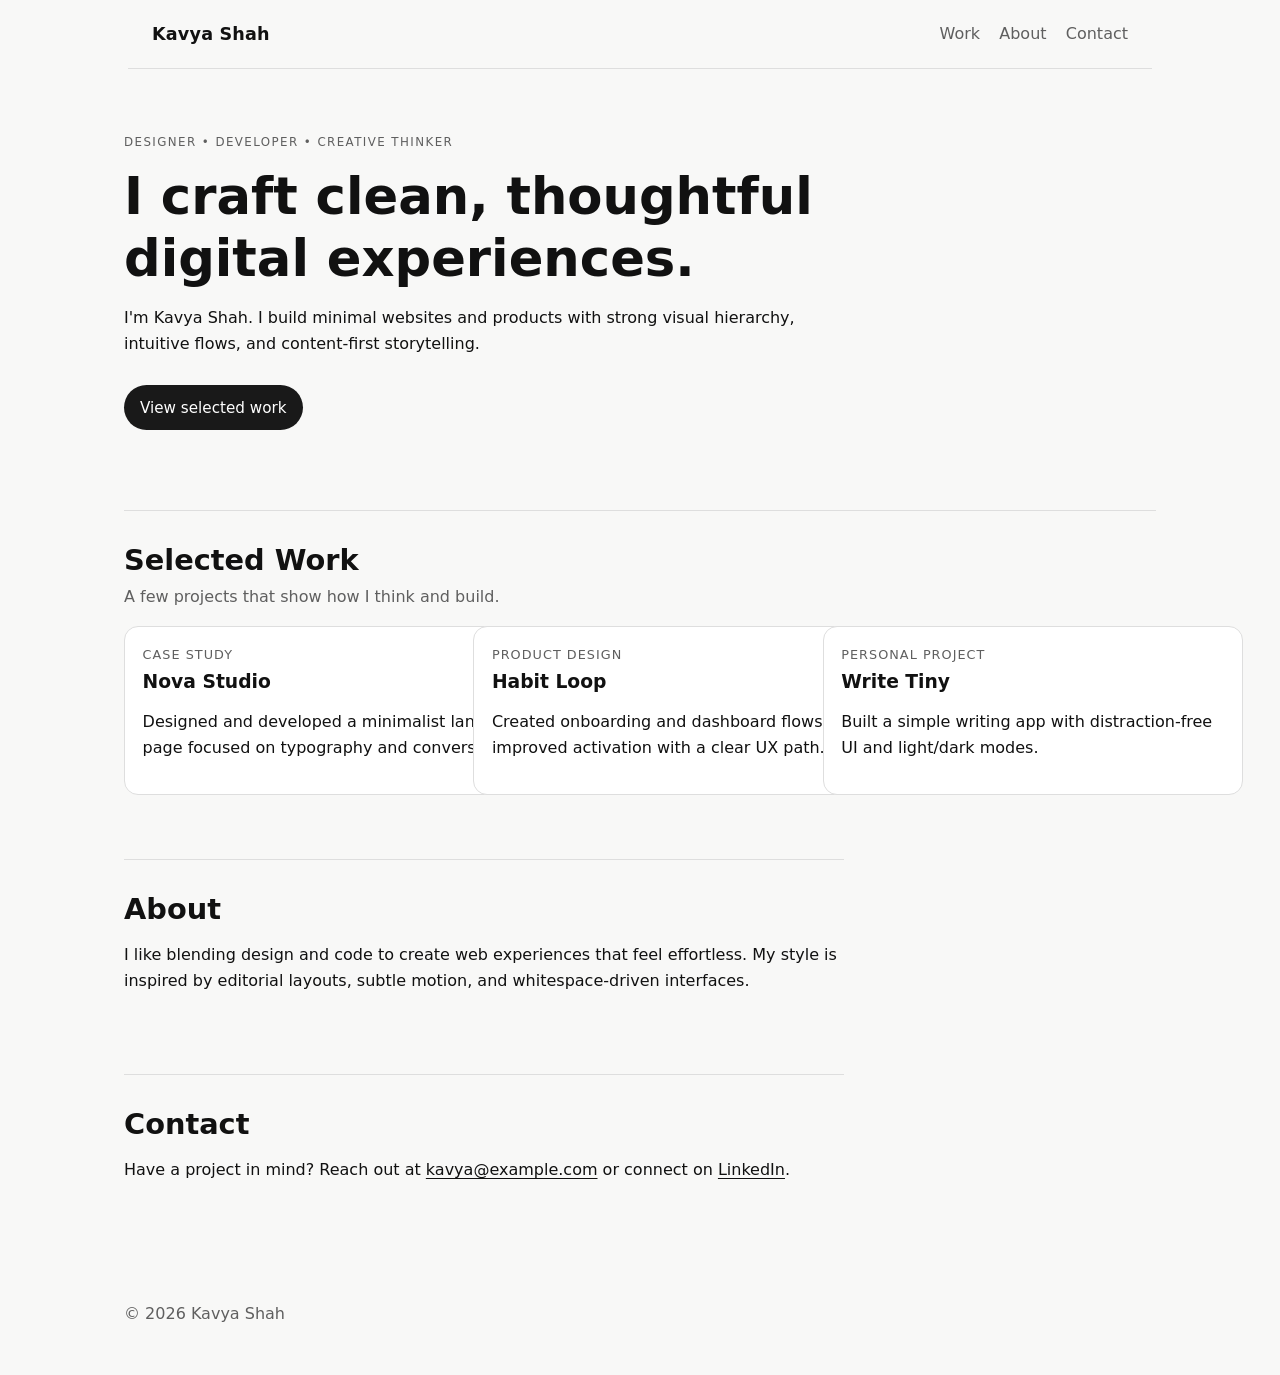
==== index.html @ c4b50fd8 "Merge branch 'main' into codex/create-sleek-minimalistic-portfolio-website" ====
<!doctype html>
<html lang="en">
  <head>
    <meta charset="UTF-8" />
    <meta name="viewport" content="width=device-width, initial-scale=1.0" />
    <title>Kavya Shah — Portfolio</title>
    <meta
      name="description"
      content="Portfolio website for Kavya Shah featuring selected projects, writing, and contact details."
    />
    <link rel="stylesheet" href="styles.css" />
  </head>
  <body>
    <header class="site-header">
      <a class="brand" href="#top">Kavya Shah</a>
      <nav aria-label="Main navigation">
        <ul class="nav-list">
          <li><a href="#work">Work</a></li>
          <li><a href="#about">About</a></li>
          <li><a href="#contact">Contact</a></li>
        </ul>
      </nav>
    </header>

    <main id="top">
      <section class="hero">
        <p class="eyebrow">Designer • Developer • Creative Thinker</p>
        <h1>I craft clean, thoughtful digital experiences.</h1>
        <p>
          I'm Kavya Shah. I build minimal websites and products with strong visual hierarchy,
          intuitive flows, and content-first storytelling.
        </p>
        <a class="button" href="#work">View selected work</a>
      </section>

      <section id="work" class="section">
        <div class="section-head">
          <h2>Selected Work</h2>
          <p>A few projects that show how I think and build.</p>
        </div>

        <div class="project-grid">
          <article class="project-card">
            <p class="project-type">Case Study</p>
            <h3>Nova Studio</h3>
            <p>
              Designed and developed a minimalist landing page focused on typography and conversion.
            </p>
          </article>

          <article class="project-card">
            <p class="project-type">Product Design</p>
            <h3>Habit Loop</h3>
            <p>
              Created onboarding and dashboard flows that improved activation with a clear UX path.
            </p>
          </article>

          <article class="project-card">
            <p class="project-type">Personal Project</p>
            <h3>Write Tiny</h3>
            <p>
              Built a simple writing app with distraction-free UI and light/dark modes.
            </p>
          </article>
        </div>
      </section>

      <section id="about" class="section about">
        <div class="section-head">
          <h2>About</h2>
        </div>
        <p>
          I like blending design and code to create web experiences that feel effortless. My style
          is inspired by editorial layouts, subtle motion, and whitespace-driven interfaces.
        </p>
      </section>

      <section id="contact" class="section contact">
        <div class="section-head">
          <h2>Contact</h2>
        </div>
        <p>
          Have a project in mind? Reach out at
          <a href="mailto:kavya@example.com">kavya@example.com</a>
          or connect on
          <a href="#" aria-label="LinkedIn profile">LinkedIn</a>.
        </p>
      </section>
    </main>

    <footer class="site-footer">
      <p>© <span id="year"></span> Kavya Shah</p>
    </footer>

    <script src="script.js"></script>
  </body>
</html>
---- styles.css ----
:root {
  --bg: #f6f6f4;
  --text: #141414;
  --muted: #5f5f5f;
  --line: #dededb;
  --card: #ffffff;
  --accent: #171717;
  --bg: #f8f8f7;
  --text: #111111;
  --muted: #5f5f5f;
  --line: #dedede;
  --card: #ffffff;
  --accent: #191919;
}

* {
  box-sizing: border-box;
}

html,
body {
  margin: 0;
  padding: 0;
}

body {
  background: var(--bg);
  color: var(--text);
  font-family: Inter, ui-sans-serif, system-ui, -apple-system, Segoe UI, Roboto, Helvetica, Arial,
    sans-serif;
  line-height: 1.6;
}

a {
  color: inherit;
  text-underline-offset: 0.2em;
}

.site-header,
main,
.site-footer {
  max-width: 1080px;
  margin: 0 auto;
  padding-left: 1.5rem;
  padding-right: 1.5rem;
}

.site-header {
  display: flex;
  justify-content: space-between;
  align-items: center;
  padding-top: 1.3rem;
  padding-bottom: 1.2rem;
  text-decoration-thickness: 0.08em;
  text-underline-offset: 0.2em;
}

.site-header {
  max-width: 1024px;
  margin: 0 auto;
  padding: 1.25rem 1.5rem;
  display: flex;
  justify-content: space-between;
  align-items: center;
  border-bottom: 1px solid var(--line);
}

.brand {
  font-size: 1.1rem;
  font-weight: 650;
  text-decoration: none;
  font-weight: 650;
  text-decoration: none;
  letter-spacing: 0.01em;
}

.nav-list {
  list-style: none;
  display: flex;
  gap: 1rem;
  gap: 1.2rem;
  margin: 0;
  padding: 0;
}

.nav-list a {
  color: var(--muted);
  text-decoration: none;
}

.nav-list a.active,
  text-decoration: none;
  color: var(--muted);
}

.nav-list a:hover,
.nav-list a:focus-visible {
  color: var(--text);
}

main {
  padding-top: 2rem;
  padding-bottom: 3rem;
}

.hero-layout {
  display: grid;
  grid-template-columns: 1.3fr 1fr;
  gap: 2rem;
  align-items: start;
  max-width: 1024px;
  margin: 0 auto;
  padding: 2.5rem 1.5rem 3rem;
}

.hero {
  max-width: 700px;
  padding: 2rem 0 3rem;
}

.eyebrow {
  text-transform: uppercase;
  letter-spacing: 0.11em;
  font-size: 0.74rem;
  color: var(--muted);
  margin: 0 0 1rem;
  letter-spacing: 0.12em;
  font-size: 0.74rem;
  color: var(--muted);
  margin-bottom: 0.9rem;
}

h1,
h2,
h3 {
  margin-top: 0;
  line-height: 1.2;
}

h1 {
  font-size: clamp(2rem, 5vw, 3.4rem);
  line-height: 1.2;
  margin-top: 0;
}

h1 {
  font-size: clamp(2rem, 4vw, 3.25rem);
  margin-bottom: 1rem;
}

h2 {
  font-size: clamp(1.25rem, 2.4vw, 1.8rem);
  margin-bottom: 0.4rem;
}

.section {
  border-top: 1px solid var(--line);
  padding-top: 2rem;
  margin-top: 2rem;
}

.button,
.ghost-button {
  display: inline-block;
  border-radius: 999px;
  padding: 0.65rem 1.05rem;
  text-decoration: none;
  font-size: 0.95rem;
}

.button {
  background: var(--accent);
  color: #fff;
}

.ghost-button {
  border: 1px solid var(--line);
}

.cta-row {
  display: flex;
  gap: 0.75rem;
  flex-wrap: wrap;
  margin-top: 1.25rem;
}

.profile-card {
  background: var(--card);
  border: 1px solid var(--line);
  border-radius: 18px;
  padding: 1rem;
}

.profile-card img {
  width: 100%;
  height: auto;
  border-radius: 12px;
  border: 1px solid var(--line);
}

.profile-note {
  color: var(--muted);
  font-size: 0.9rem;
  margin-bottom: 0;
}

.section-head p,
.meta,
.tech,
.page-head p {
  color: var(--muted);
}

.stats-grid {
  display: grid;
  grid-template-columns: repeat(auto-fit, minmax(200px, 1fr));
  gap: 1rem;
}

.stats-grid article,
.project-card {
  background: var(--card);
  border: 1px solid var(--line);
  border-radius: 14px;
  padding: 1rem;
}

.page-head {
  max-width: 780px;
}

.project-list {
  display: grid;
  gap: 1rem;
}

.project-card h2 {
  font-size: 1.3rem;
}

.project-card ul,
.timeline ul {
  margin-bottom: 0;
}

.timeline {
  display: grid;
  gap: 1.1rem;
}

.timeline article {
  border-left: 2px solid var(--line);
  padding-left: 1rem;
}

.contact-block {
  font-size: clamp(1.4rem, 2vw, 1.9rem);
  margin-bottom: 0.25rem;
}

.section {
  padding: 2rem 0;
  border-top: 1px solid var(--line);
}

.section-head p {
  margin-top: 0;
  color: var(--muted);
}

.button {
  margin-top: 0.8rem;
  display: inline-block;
  background: var(--accent);
  color: #fff;
  text-decoration: none;
  padding: 0.65rem 1rem;
  border-radius: 999px;
  font-size: 0.95rem;
}

.project-grid {
  display: grid;
  grid-template-columns: repeat(auto-fit, minmax(220px, 1fr));
  gap: 1rem;
  margin-top: 1rem;
}

.project-card {
  border: 1px solid var(--line);
  background: var(--card);
  border-radius: 14px;
  padding: 1.1rem;
}

.project-type {
  margin-top: 0;
  margin-bottom: 0.35rem;
  font-size: 0.8rem;
  letter-spacing: 0.08em;
  color: var(--muted);
  text-transform: uppercase;
}

.project-card h3 {
  margin-bottom: 0.5rem;
}

.about,
.contact {
  max-width: 720px;
}

.site-footer {
  color: var(--muted);
  padding-top: 0.4rem;
  padding-bottom: 2rem;
}

@media (min-width: 901px) {
  .project-list {
    display: flex;
    gap: 1rem;
    overflow-x: auto;
    padding-bottom: 0.4rem;
    scroll-snap-type: x proximity;
  }

  .project-card {
    min-width: 420px;
    max-width: 520px;
    scroll-snap-align: start;
  }

  .timeline {
    display: flex;
    gap: 1rem;
    overflow-x: auto;
    padding-bottom: 0.4rem;
    scroll-snap-type: x proximity;
  }

  .timeline article {
    border-left: 0;
    border: 1px solid var(--line);
    border-radius: 14px;
    background: var(--card);
    padding: 1rem;
    min-width: 420px;
    max-width: 520px;
    scroll-snap-align: start;
  }
}

@media (max-width: 900px) {
  .hero-layout {
    grid-template-columns: 1fr;
  }
  max-width: 1024px;
  margin: 0 auto;
  padding: 1rem 1.5rem 2rem;
  color: var(--muted);
  font-size: 0.9rem;
}

@media (max-width: 680px) {
  .site-header {
    flex-direction: column;
    align-items: flex-start;
    gap: 0.8rem;
  }

  .nav-list {
    flex-wrap: wrap;
    gap: 0.8rem;
  }
}
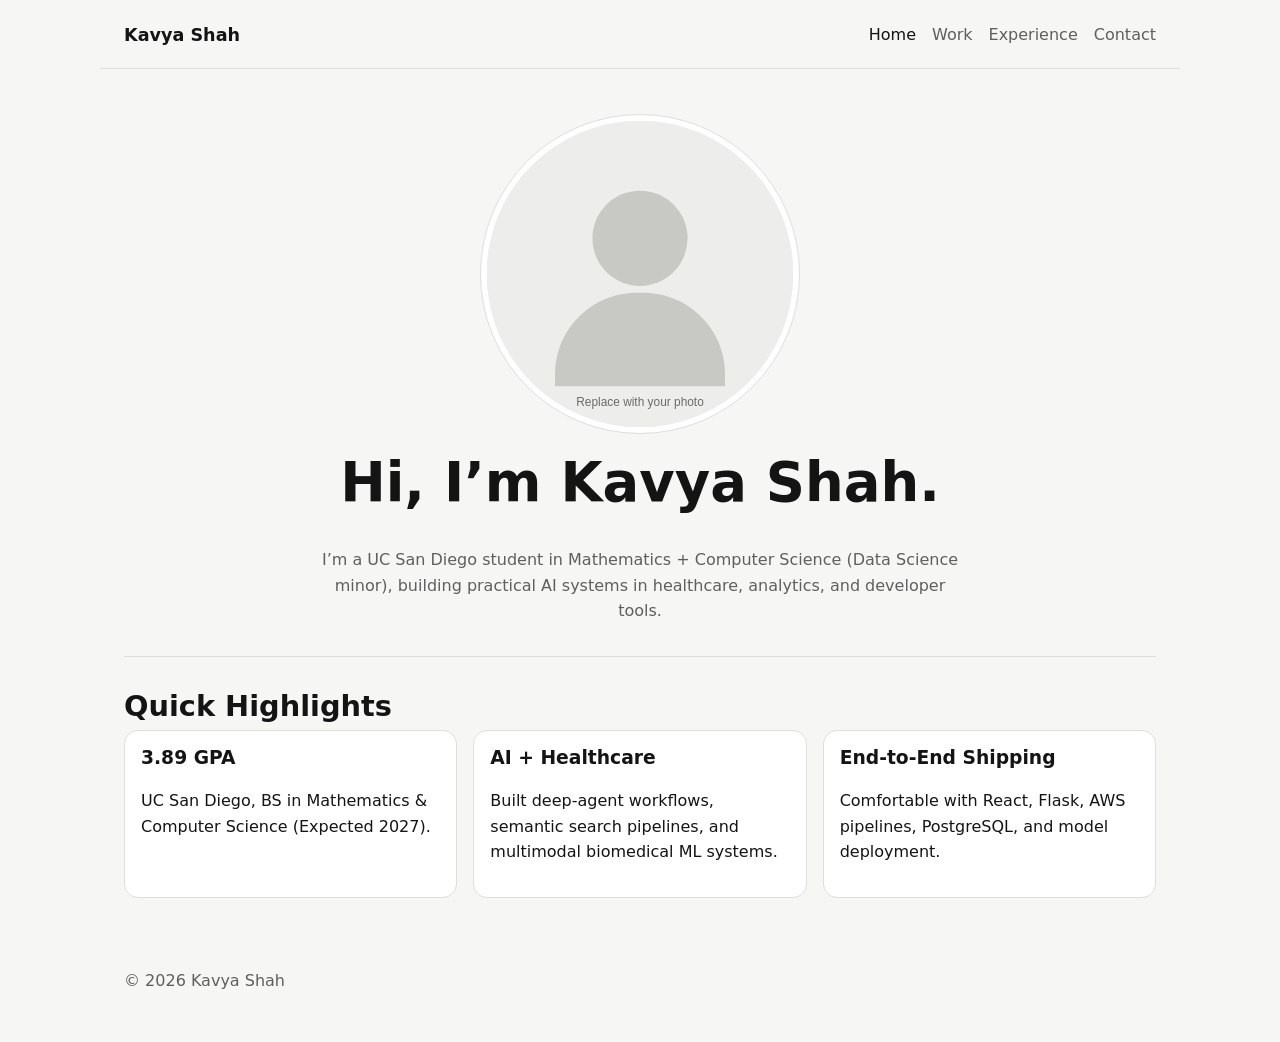
==== commit 6d835de5: "Center homepage profile image with short bio" ====
--- a/index.html
+++ b/index.html
@@ -6,86 +6,62 @@
     <title>Kavya Shah — Portfolio</title>
     <meta
       name="description"
-      content="Portfolio website for Kavya Shah featuring selected projects, writing, and contact details."
+      content="Kavya Shah portfolio: AI consultant, developer, and UC San Diego student building intelligent systems."
     />
     <link rel="stylesheet" href="styles.css" />
   </head>
   <body>
     <header class="site-header">
-      <a class="brand" href="#top">Kavya Shah</a>
+      <a class="brand" href="index.html">Kavya Shah</a>
       <nav aria-label="Main navigation">
         <ul class="nav-list">
-          <li><a href="#work">Work</a></li>
-          <li><a href="#about">About</a></li>
-          <li><a href="#contact">Contact</a></li>
+          <li><a class="active" href="index.html">Home</a></li>
+          <li><a href="work.html">Work</a></li>
+          <li><a href="experience.html">Experience</a></li>
+          <li><a href="contact.html">Contact</a></li>
         </ul>
       </nav>
     </header>
 
-    <main id="top">
-      <section class="hero">
-        <p class="eyebrow">Designer • Developer • Creative Thinker</p>
-        <h1>I craft clean, thoughtful digital experiences.</h1>
-        <p>
-          I'm Kavya Shah. I build minimal websites and products with strong visual hierarchy,
-          intuitive flows, and content-first storytelling.
+    <main>
+      <section class="profile-hero">
+        <img
+          class="profile-image"
+          src="assets/kavya-profile-placeholder.svg"
+          alt="Portrait placeholder for Kavya Shah"
+          width="320"
+          height="320"
+        />
+        <h1>Hi, I’m Kavya Shah.</h1>
+        <p class="short-bio">
+          I’m a UC San Diego student in Mathematics + Computer Science (Data Science minor),
+          building practical AI systems in healthcare, analytics, and developer tools.
         </p>
-        <a class="button" href="#work">View selected work</a>
       </section>
 
-      <section id="work" class="section">
+      <section class="section">
         <div class="section-head">
-          <h2>Selected Work</h2>
-          <p>A few projects that show how I think and build.</p>
+          <h2>Quick Highlights</h2>
         </div>
-
-        <div class="project-grid">
-          <article class="project-card">
-            <p class="project-type">Case Study</p>
-            <h3>Nova Studio</h3>
+        <div class="stats-grid">
+          <article>
+            <h3>3.89 GPA</h3>
+            <p>UC San Diego, BS in Mathematics & Computer Science (Expected 2027).</p>
+          </article>
+          <article>
+            <h3>AI + Healthcare</h3>
             <p>
-              Designed and developed a minimalist landing page focused on typography and conversion.
+              Built deep-agent workflows, semantic search pipelines, and multimodal biomedical ML
+              systems.
             </p>
           </article>
-
-          <article class="project-card">
-            <p class="project-type">Product Design</p>
-            <h3>Habit Loop</h3>
+          <article>
+            <h3>End-to-End Shipping</h3>
             <p>
-              Created onboarding and dashboard flows that improved activation with a clear UX path.
-            </p>
-          </article>
-
-          <article class="project-card">
-            <p class="project-type">Personal Project</p>
-            <h3>Write Tiny</h3>
-            <p>
-              Built a simple writing app with distraction-free UI and light/dark modes.
+              Comfortable with React, Flask, AWS pipelines, PostgreSQL, and model deployment.
             </p>
           </article>
         </div>
-      </section>
-
-      <section id="about" class="section about">
-        <div class="section-head">
-          <h2>About</h2>
-        </div>
-        <p>
-          I like blending design and code to create web experiences that feel effortless. My style
-          is inspired by editorial layouts, subtle motion, and whitespace-driven interfaces.
-        </p>
-      </section>
-
-      <section id="contact" class="section contact">
-        <div class="section-head">
-          <h2>Contact</h2>
-        </div>
-        <p>
-          Have a project in mind? Reach out at
-          <a href="mailto:kavya@example.com">kavya@example.com</a>
-          or connect on
-          <a href="#" aria-label="LinkedIn profile">LinkedIn</a>.
-        </p>
       </section>
     </main>
 
--- a/styles.css
+++ b/styles.css
@@ -5,12 +5,6 @@
   --line: #dededb;
   --card: #ffffff;
   --accent: #171717;
-  --bg: #f8f8f7;
-  --text: #111111;
-  --muted: #5f5f5f;
-  --line: #dedede;
-  --card: #ffffff;
-  --accent: #191919;
 }
 
 * {
@@ -51,17 +45,6 @@
   align-items: center;
   padding-top: 1.3rem;
   padding-bottom: 1.2rem;
-  text-decoration-thickness: 0.08em;
-  text-underline-offset: 0.2em;
-}
-
-.site-header {
-  max-width: 1024px;
-  margin: 0 auto;
-  padding: 1.25rem 1.5rem;
-  display: flex;
-  justify-content: space-between;
-  align-items: center;
   border-bottom: 1px solid var(--line);
 }
 
@@ -69,16 +52,12 @@
   font-size: 1.1rem;
   font-weight: 650;
   text-decoration: none;
-  font-weight: 650;
-  text-decoration: none;
-  letter-spacing: 0.01em;
 }
 
 .nav-list {
   list-style: none;
   display: flex;
   gap: 1rem;
-  gap: 1.2rem;
   margin: 0;
   padding: 0;
 }
@@ -89,10 +68,6 @@
 }
 
 .nav-list a.active,
-  text-decoration: none;
-  color: var(--muted);
-}
-
 .nav-list a:hover,
 .nav-list a:focus-visible {
   color: var(--text);
@@ -101,21 +76,6 @@
 main {
   padding-top: 2rem;
   padding-bottom: 3rem;
-}
-
-.hero-layout {
-  display: grid;
-  grid-template-columns: 1.3fr 1fr;
-  gap: 2rem;
-  align-items: start;
-  max-width: 1024px;
-  margin: 0 auto;
-  padding: 2.5rem 1.5rem 3rem;
-}
-
-.hero {
-  max-width: 700px;
-  padding: 2rem 0 3rem;
 }
 
 .eyebrow {
@@ -124,10 +84,6 @@
   font-size: 0.74rem;
   color: var(--muted);
   margin: 0 0 1rem;
-  letter-spacing: 0.12em;
-  font-size: 0.74rem;
-  color: var(--muted);
-  margin-bottom: 0.9rem;
 }
 
 h1,
@@ -139,18 +95,35 @@
 
 h1 {
   font-size: clamp(2rem, 5vw, 3.4rem);
-  line-height: 1.2;
-  margin-top: 0;
-}
-
-h1 {
-  font-size: clamp(2rem, 4vw, 3.25rem);
   margin-bottom: 1rem;
 }
 
 h2 {
   font-size: clamp(1.25rem, 2.4vw, 1.8rem);
   margin-bottom: 0.4rem;
+}
+
+.profile-hero {
+  display: grid;
+  justify-items: center;
+  text-align: center;
+  gap: 1rem;
+  padding-top: 0.8rem;
+}
+
+.profile-image {
+  width: min(320px, 72vw);
+  height: auto;
+  border-radius: 999px;
+  border: 1px solid var(--line);
+  background: var(--card);
+  padding: 0.35rem;
+}
+
+.short-bio {
+  max-width: 640px;
+  margin: 0;
+  color: var(--muted);
 }
 
 .section {
@@ -254,60 +227,6 @@
 }
 
 .contact-block {
-  font-size: clamp(1.4rem, 2vw, 1.9rem);
-  margin-bottom: 0.25rem;
-}
-
-.section {
-  padding: 2rem 0;
-  border-top: 1px solid var(--line);
-}
-
-.section-head p {
-  margin-top: 0;
-  color: var(--muted);
-}
-
-.button {
-  margin-top: 0.8rem;
-  display: inline-block;
-  background: var(--accent);
-  color: #fff;
-  text-decoration: none;
-  padding: 0.65rem 1rem;
-  border-radius: 999px;
-  font-size: 0.95rem;
-}
-
-.project-grid {
-  display: grid;
-  grid-template-columns: repeat(auto-fit, minmax(220px, 1fr));
-  gap: 1rem;
-  margin-top: 1rem;
-}
-
-.project-card {
-  border: 1px solid var(--line);
-  background: var(--card);
-  border-radius: 14px;
-  padding: 1.1rem;
-}
-
-.project-type {
-  margin-top: 0;
-  margin-bottom: 0.35rem;
-  font-size: 0.8rem;
-  letter-spacing: 0.08em;
-  color: var(--muted);
-  text-transform: uppercase;
-}
-
-.project-card h3 {
-  margin-bottom: 0.5rem;
-}
-
-.about,
-.contact {
   max-width: 720px;
 }
 
@@ -352,17 +271,6 @@
   }
 }
 
-@media (max-width: 900px) {
-  .hero-layout {
-    grid-template-columns: 1fr;
-  }
-  max-width: 1024px;
-  margin: 0 auto;
-  padding: 1rem 1.5rem 2rem;
-  color: var(--muted);
-  font-size: 0.9rem;
-}
-
 @media (max-width: 680px) {
   .site-header {
     flex-direction: column;
@@ -372,6 +280,5 @@
 
   .nav-list {
     flex-wrap: wrap;
-    gap: 0.8rem;
-  }
-}
+  }
+}
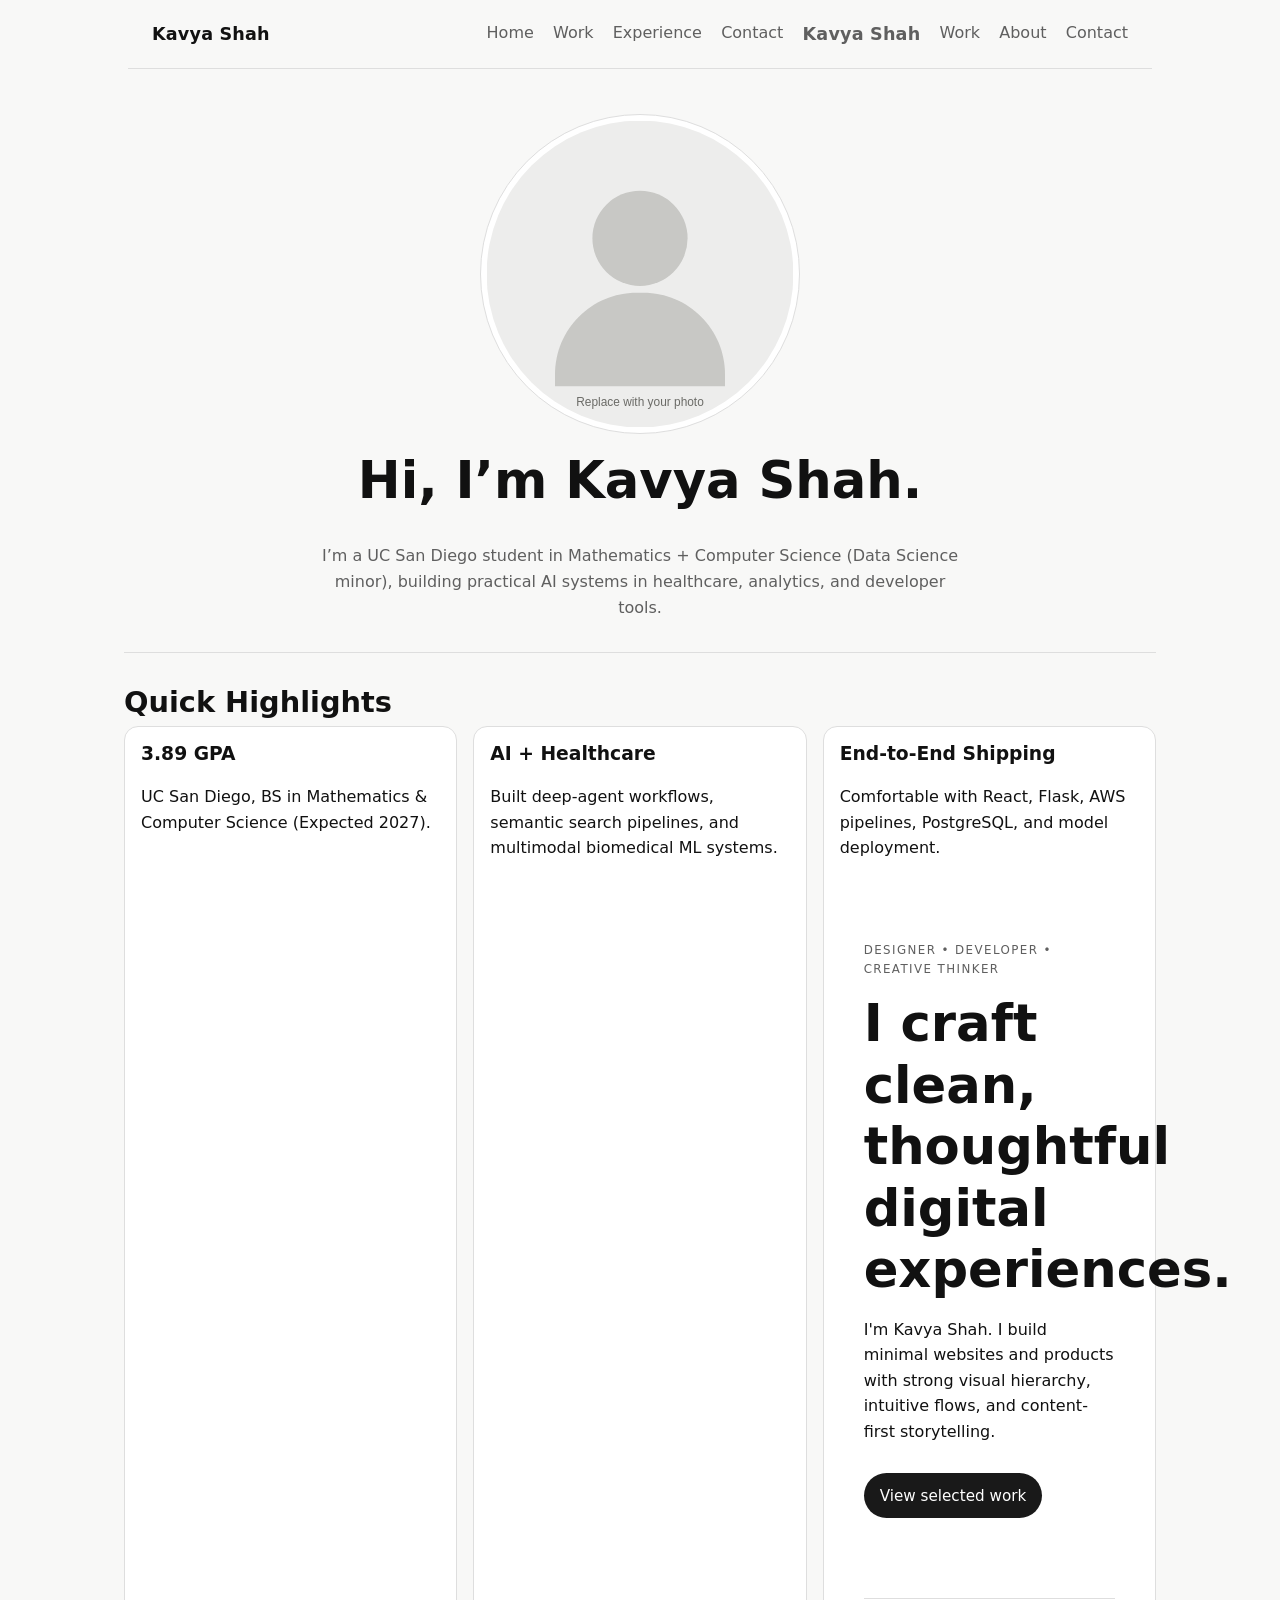
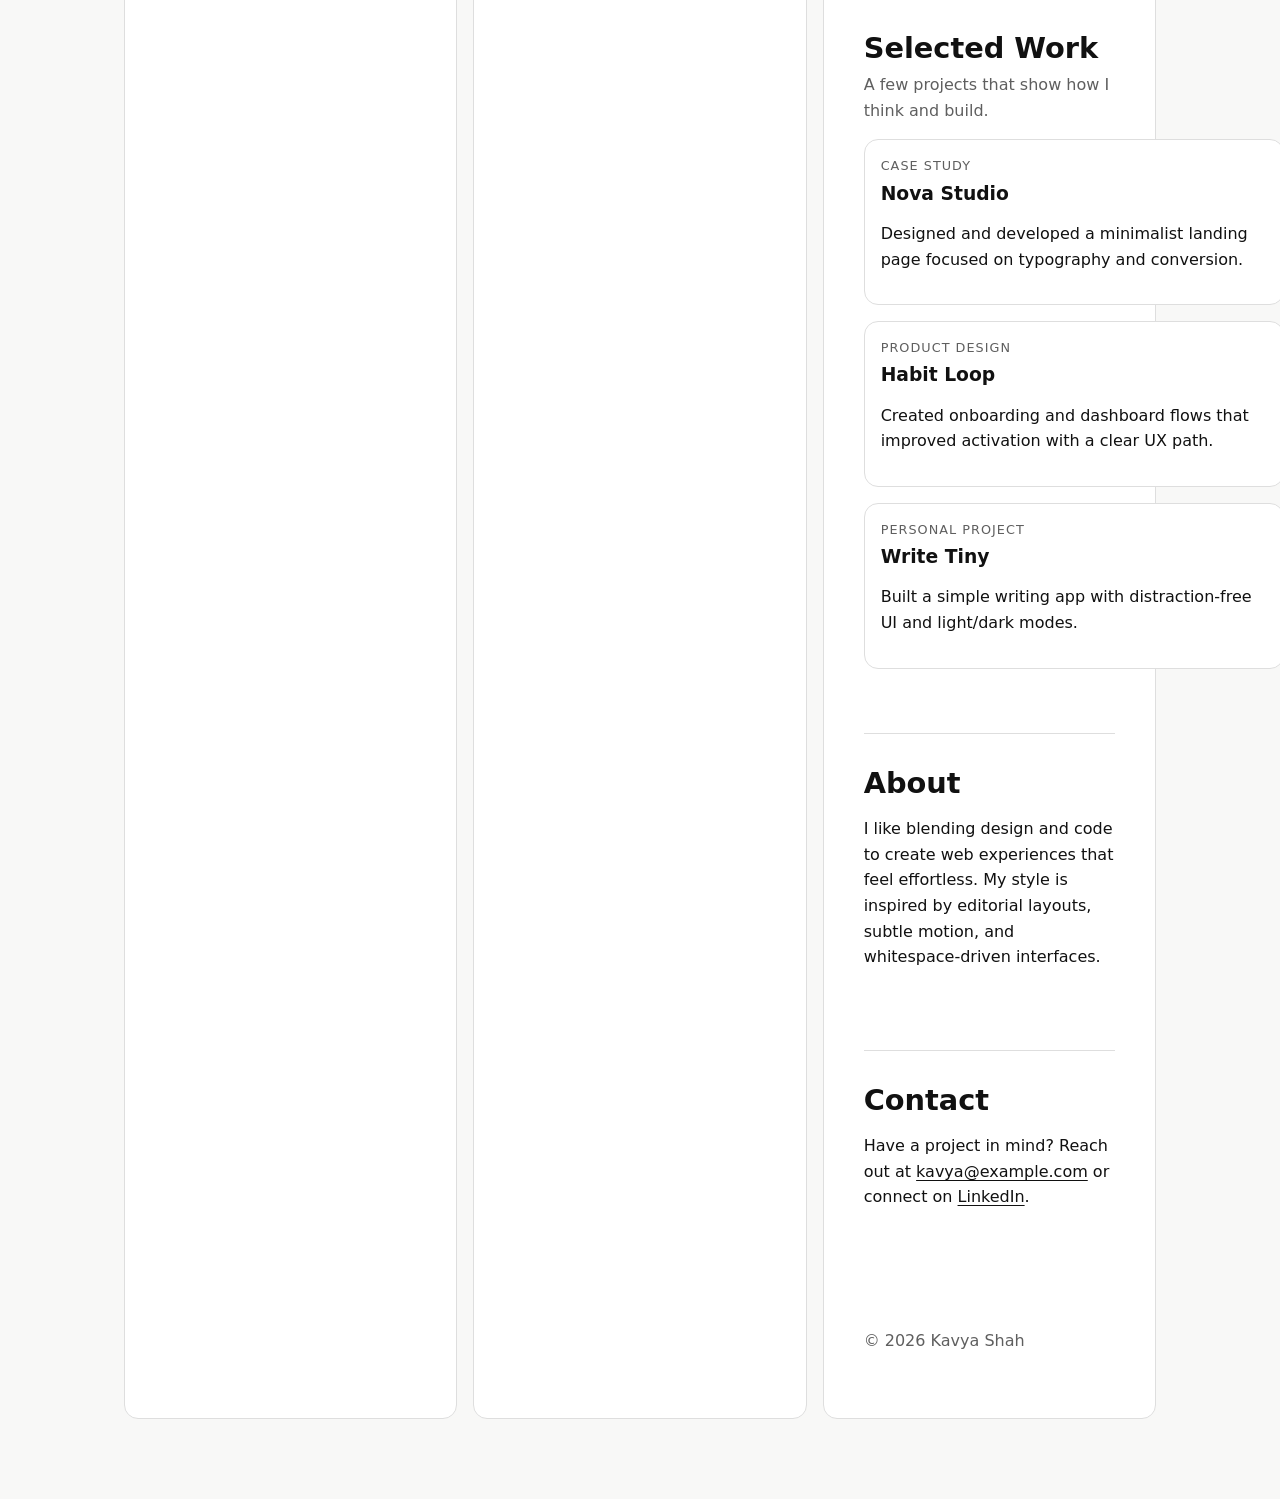
==== commit 612521b2: "Merge branch 'main' into codex/create-sleek-minimalistic-portfolio-website-xmvtka" ====
--- a/index.html
+++ b/index.html
@@ -7,6 +7,7 @@
     <meta
       name="description"
       content="Kavya Shah portfolio: AI consultant, developer, and UC San Diego student building intelligent systems."
+      content="Portfolio website for Kavya Shah featuring selected projects, writing, and contact details."
     />
     <link rel="stylesheet" href="styles.css" />
   </head>
@@ -19,6 +20,12 @@
           <li><a href="work.html">Work</a></li>
           <li><a href="experience.html">Experience</a></li>
           <li><a href="contact.html">Contact</a></li>
+      <a class="brand" href="#top">Kavya Shah</a>
+      <nav aria-label="Main navigation">
+        <ul class="nav-list">
+          <li><a href="#work">Work</a></li>
+          <li><a href="#about">About</a></li>
+          <li><a href="#contact">Contact</a></li>
         </ul>
       </nav>
     </header>
@@ -59,9 +66,70 @@
             <h3>End-to-End Shipping</h3>
             <p>
               Comfortable with React, Flask, AWS pipelines, PostgreSQL, and model deployment.
+    <main id="top">
+      <section class="hero">
+        <p class="eyebrow">Designer • Developer • Creative Thinker</p>
+        <h1>I craft clean, thoughtful digital experiences.</h1>
+        <p>
+          I'm Kavya Shah. I build minimal websites and products with strong visual hierarchy,
+          intuitive flows, and content-first storytelling.
+        </p>
+        <a class="button" href="#work">View selected work</a>
+      </section>
+
+      <section id="work" class="section">
+        <div class="section-head">
+          <h2>Selected Work</h2>
+          <p>A few projects that show how I think and build.</p>
+        </div>
+
+        <div class="project-grid">
+          <article class="project-card">
+            <p class="project-type">Case Study</p>
+            <h3>Nova Studio</h3>
+            <p>
+              Designed and developed a minimalist landing page focused on typography and conversion.
+            </p>
+          </article>
+
+          <article class="project-card">
+            <p class="project-type">Product Design</p>
+            <h3>Habit Loop</h3>
+            <p>
+              Created onboarding and dashboard flows that improved activation with a clear UX path.
+            </p>
+          </article>
+
+          <article class="project-card">
+            <p class="project-type">Personal Project</p>
+            <h3>Write Tiny</h3>
+            <p>
+              Built a simple writing app with distraction-free UI and light/dark modes.
             </p>
           </article>
         </div>
+      </section>
+
+      <section id="about" class="section about">
+        <div class="section-head">
+          <h2>About</h2>
+        </div>
+        <p>
+          I like blending design and code to create web experiences that feel effortless. My style
+          is inspired by editorial layouts, subtle motion, and whitespace-driven interfaces.
+        </p>
+      </section>
+
+      <section id="contact" class="section contact">
+        <div class="section-head">
+          <h2>Contact</h2>
+        </div>
+        <p>
+          Have a project in mind? Reach out at
+          <a href="mailto:kavya@example.com">kavya@example.com</a>
+          or connect on
+          <a href="#" aria-label="LinkedIn profile">LinkedIn</a>.
+        </p>
       </section>
     </main>
 
--- a/styles.css
+++ b/styles.css
@@ -5,6 +5,12 @@
   --line: #dededb;
   --card: #ffffff;
   --accent: #171717;
+  --bg: #f8f8f7;
+  --text: #111111;
+  --muted: #5f5f5f;
+  --line: #dedede;
+  --card: #ffffff;
+  --accent: #191919;
 }
 
 * {
@@ -45,6 +51,17 @@
   align-items: center;
   padding-top: 1.3rem;
   padding-bottom: 1.2rem;
+  text-decoration-thickness: 0.08em;
+  text-underline-offset: 0.2em;
+}
+
+.site-header {
+  max-width: 1024px;
+  margin: 0 auto;
+  padding: 1.25rem 1.5rem;
+  display: flex;
+  justify-content: space-between;
+  align-items: center;
   border-bottom: 1px solid var(--line);
 }
 
@@ -52,12 +69,16 @@
   font-size: 1.1rem;
   font-weight: 650;
   text-decoration: none;
+  font-weight: 650;
+  text-decoration: none;
+  letter-spacing: 0.01em;
 }
 
 .nav-list {
   list-style: none;
   display: flex;
   gap: 1rem;
+  gap: 1.2rem;
   margin: 0;
   padding: 0;
 }
@@ -68,6 +89,10 @@
 }
 
 .nav-list a.active,
+  text-decoration: none;
+  color: var(--muted);
+}
+
 .nav-list a:hover,
 .nav-list a:focus-visible {
   color: var(--text);
@@ -76,6 +101,21 @@
 main {
   padding-top: 2rem;
   padding-bottom: 3rem;
+}
+
+.hero-layout {
+  display: grid;
+  grid-template-columns: 1.3fr 1fr;
+  gap: 2rem;
+  align-items: start;
+  max-width: 1024px;
+  margin: 0 auto;
+  padding: 2.5rem 1.5rem 3rem;
+}
+
+.hero {
+  max-width: 700px;
+  padding: 2rem 0 3rem;
 }
 
 .eyebrow {
@@ -84,6 +124,10 @@
   font-size: 0.74rem;
   color: var(--muted);
   margin: 0 0 1rem;
+  letter-spacing: 0.12em;
+  font-size: 0.74rem;
+  color: var(--muted);
+  margin-bottom: 0.9rem;
 }
 
 h1,
@@ -95,6 +139,12 @@
 
 h1 {
   font-size: clamp(2rem, 5vw, 3.4rem);
+  line-height: 1.2;
+  margin-top: 0;
+}
+
+h1 {
+  font-size: clamp(2rem, 4vw, 3.25rem);
   margin-bottom: 1rem;
 }
 
@@ -227,6 +277,60 @@
 }
 
 .contact-block {
+  font-size: clamp(1.4rem, 2vw, 1.9rem);
+  margin-bottom: 0.25rem;
+}
+
+.section {
+  padding: 2rem 0;
+  border-top: 1px solid var(--line);
+}
+
+.section-head p {
+  margin-top: 0;
+  color: var(--muted);
+}
+
+.button {
+  margin-top: 0.8rem;
+  display: inline-block;
+  background: var(--accent);
+  color: #fff;
+  text-decoration: none;
+  padding: 0.65rem 1rem;
+  border-radius: 999px;
+  font-size: 0.95rem;
+}
+
+.project-grid {
+  display: grid;
+  grid-template-columns: repeat(auto-fit, minmax(220px, 1fr));
+  gap: 1rem;
+  margin-top: 1rem;
+}
+
+.project-card {
+  border: 1px solid var(--line);
+  background: var(--card);
+  border-radius: 14px;
+  padding: 1.1rem;
+}
+
+.project-type {
+  margin-top: 0;
+  margin-bottom: 0.35rem;
+  font-size: 0.8rem;
+  letter-spacing: 0.08em;
+  color: var(--muted);
+  text-transform: uppercase;
+}
+
+.project-card h3 {
+  margin-bottom: 0.5rem;
+}
+
+.about,
+.contact {
   max-width: 720px;
 }
 
@@ -271,6 +375,17 @@
   }
 }
 
+@media (max-width: 900px) {
+  .hero-layout {
+    grid-template-columns: 1fr;
+  }
+  max-width: 1024px;
+  margin: 0 auto;
+  padding: 1rem 1.5rem 2rem;
+  color: var(--muted);
+  font-size: 0.9rem;
+}
+
 @media (max-width: 680px) {
   .site-header {
     flex-direction: column;
@@ -280,5 +395,6 @@
 
   .nav-list {
     flex-wrap: wrap;
-  }
-}
+    gap: 0.8rem;
+  }
+}
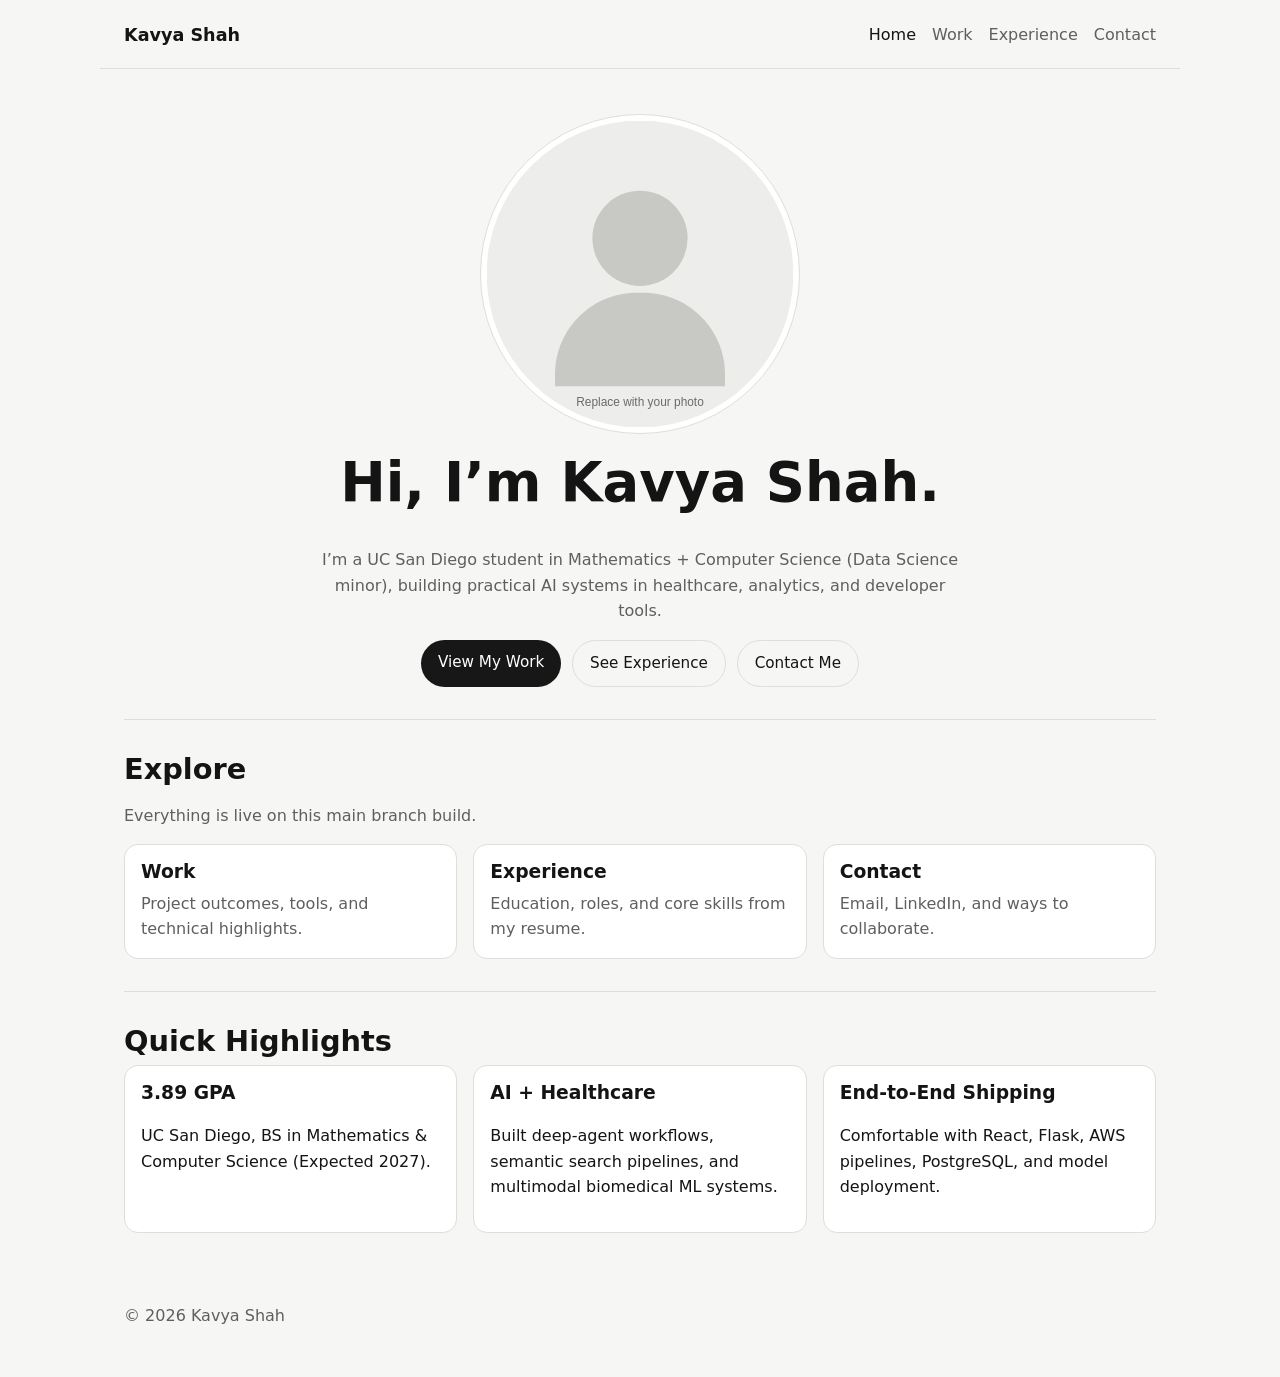
==== commit b35bcb98: "Refresh main homepage and add direct links to all pages" ====
--- a/index.html
+++ b/index.html
@@ -7,7 +7,6 @@
     <meta
       name="description"
       content="Kavya Shah portfolio: AI consultant, developer, and UC San Diego student building intelligent systems."
-      content="Portfolio website for Kavya Shah featuring selected projects, writing, and contact details."
     />
     <link rel="stylesheet" href="styles.css" />
   </head>
@@ -20,12 +19,6 @@
           <li><a href="work.html">Work</a></li>
           <li><a href="experience.html">Experience</a></li>
           <li><a href="contact.html">Contact</a></li>
-      <a class="brand" href="#top">Kavya Shah</a>
-      <nav aria-label="Main navigation">
-        <ul class="nav-list">
-          <li><a href="#work">Work</a></li>
-          <li><a href="#about">About</a></li>
-          <li><a href="#contact">Contact</a></li>
         </ul>
       </nav>
     </header>
@@ -44,6 +37,32 @@
           I’m a UC San Diego student in Mathematics + Computer Science (Data Science minor),
           building practical AI systems in healthcare, analytics, and developer tools.
         </p>
+        <div class="hero-links" aria-label="Quick navigation">
+          <a class="button" href="work.html">View My Work</a>
+          <a class="ghost-button" href="experience.html">See Experience</a>
+          <a class="ghost-button" href="contact.html">Contact Me</a>
+        </div>
+      </section>
+
+      <section class="section">
+        <div class="section-head">
+          <h2>Explore</h2>
+          <p>Everything is live on this main branch build.</p>
+        </div>
+        <div class="link-grid">
+          <a class="link-card" href="work.html">
+            <h3>Work</h3>
+            <p>Project outcomes, tools, and technical highlights.</p>
+          </a>
+          <a class="link-card" href="experience.html">
+            <h3>Experience</h3>
+            <p>Education, roles, and core skills from my resume.</p>
+          </a>
+          <a class="link-card" href="contact.html">
+            <h3>Contact</h3>
+            <p>Email, LinkedIn, and ways to collaborate.</p>
+          </a>
+        </div>
       </section>
 
       <section class="section">
@@ -66,70 +85,9 @@
             <h3>End-to-End Shipping</h3>
             <p>
               Comfortable with React, Flask, AWS pipelines, PostgreSQL, and model deployment.
-    <main id="top">
-      <section class="hero">
-        <p class="eyebrow">Designer • Developer • Creative Thinker</p>
-        <h1>I craft clean, thoughtful digital experiences.</h1>
-        <p>
-          I'm Kavya Shah. I build minimal websites and products with strong visual hierarchy,
-          intuitive flows, and content-first storytelling.
-        </p>
-        <a class="button" href="#work">View selected work</a>
-      </section>
-
-      <section id="work" class="section">
-        <div class="section-head">
-          <h2>Selected Work</h2>
-          <p>A few projects that show how I think and build.</p>
-        </div>
-
-        <div class="project-grid">
-          <article class="project-card">
-            <p class="project-type">Case Study</p>
-            <h3>Nova Studio</h3>
-            <p>
-              Designed and developed a minimalist landing page focused on typography and conversion.
-            </p>
-          </article>
-
-          <article class="project-card">
-            <p class="project-type">Product Design</p>
-            <h3>Habit Loop</h3>
-            <p>
-              Created onboarding and dashboard flows that improved activation with a clear UX path.
-            </p>
-          </article>
-
-          <article class="project-card">
-            <p class="project-type">Personal Project</p>
-            <h3>Write Tiny</h3>
-            <p>
-              Built a simple writing app with distraction-free UI and light/dark modes.
             </p>
           </article>
         </div>
-      </section>
-
-      <section id="about" class="section about">
-        <div class="section-head">
-          <h2>About</h2>
-        </div>
-        <p>
-          I like blending design and code to create web experiences that feel effortless. My style
-          is inspired by editorial layouts, subtle motion, and whitespace-driven interfaces.
-        </p>
-      </section>
-
-      <section id="contact" class="section contact">
-        <div class="section-head">
-          <h2>Contact</h2>
-        </div>
-        <p>
-          Have a project in mind? Reach out at
-          <a href="mailto:kavya@example.com">kavya@example.com</a>
-          or connect on
-          <a href="#" aria-label="LinkedIn profile">LinkedIn</a>.
-        </p>
       </section>
     </main>
 
--- a/styles.css
+++ b/styles.css
@@ -5,12 +5,6 @@
   --line: #dededb;
   --card: #ffffff;
   --accent: #171717;
-  --bg: #f8f8f7;
-  --text: #111111;
-  --muted: #5f5f5f;
-  --line: #dedede;
-  --card: #ffffff;
-  --accent: #191919;
 }
 
 * {
@@ -51,17 +45,6 @@
   align-items: center;
   padding-top: 1.3rem;
   padding-bottom: 1.2rem;
-  text-decoration-thickness: 0.08em;
-  text-underline-offset: 0.2em;
-}
-
-.site-header {
-  max-width: 1024px;
-  margin: 0 auto;
-  padding: 1.25rem 1.5rem;
-  display: flex;
-  justify-content: space-between;
-  align-items: center;
   border-bottom: 1px solid var(--line);
 }
 
@@ -69,16 +52,12 @@
   font-size: 1.1rem;
   font-weight: 650;
   text-decoration: none;
-  font-weight: 650;
-  text-decoration: none;
-  letter-spacing: 0.01em;
 }
 
 .nav-list {
   list-style: none;
   display: flex;
   gap: 1rem;
-  gap: 1.2rem;
   margin: 0;
   padding: 0;
 }
@@ -89,10 +68,6 @@
 }
 
 .nav-list a.active,
-  text-decoration: none;
-  color: var(--muted);
-}
-
 .nav-list a:hover,
 .nav-list a:focus-visible {
   color: var(--text);
@@ -101,21 +76,6 @@
 main {
   padding-top: 2rem;
   padding-bottom: 3rem;
-}
-
-.hero-layout {
-  display: grid;
-  grid-template-columns: 1.3fr 1fr;
-  gap: 2rem;
-  align-items: start;
-  max-width: 1024px;
-  margin: 0 auto;
-  padding: 2.5rem 1.5rem 3rem;
-}
-
-.hero {
-  max-width: 700px;
-  padding: 2rem 0 3rem;
 }
 
 .eyebrow {
@@ -124,10 +84,6 @@
   font-size: 0.74rem;
   color: var(--muted);
   margin: 0 0 1rem;
-  letter-spacing: 0.12em;
-  font-size: 0.74rem;
-  color: var(--muted);
-  margin-bottom: 0.9rem;
 }
 
 h1,
@@ -139,12 +95,6 @@
 
 h1 {
   font-size: clamp(2rem, 5vw, 3.4rem);
-  line-height: 1.2;
-  margin-top: 0;
-}
-
-h1 {
-  font-size: clamp(2rem, 4vw, 3.25rem);
   margin-bottom: 1rem;
 }
 
@@ -172,6 +122,45 @@
 
 .short-bio {
   max-width: 640px;
+  margin: 0;
+  color: var(--muted);
+}
+
+
+.hero-links {
+  display: flex;
+  gap: 0.7rem;
+  flex-wrap: wrap;
+  justify-content: center;
+}
+
+.link-grid {
+  display: grid;
+  grid-template-columns: repeat(auto-fit, minmax(210px, 1fr));
+  gap: 1rem;
+}
+
+.link-card {
+  display: block;
+  text-decoration: none;
+  background: var(--card);
+  border: 1px solid var(--line);
+  border-radius: 14px;
+  padding: 1rem;
+  transition: transform 140ms ease, border-color 140ms ease;
+}
+
+.link-card:hover,
+.link-card:focus-visible {
+  transform: translateY(-2px);
+  border-color: #bbb;
+}
+
+.link-card h3 {
+  margin-bottom: 0.45rem;
+}
+
+.link-card p {
   margin: 0;
   color: var(--muted);
 }
@@ -277,60 +266,6 @@
 }
 
 .contact-block {
-  font-size: clamp(1.4rem, 2vw, 1.9rem);
-  margin-bottom: 0.25rem;
-}
-
-.section {
-  padding: 2rem 0;
-  border-top: 1px solid var(--line);
-}
-
-.section-head p {
-  margin-top: 0;
-  color: var(--muted);
-}
-
-.button {
-  margin-top: 0.8rem;
-  display: inline-block;
-  background: var(--accent);
-  color: #fff;
-  text-decoration: none;
-  padding: 0.65rem 1rem;
-  border-radius: 999px;
-  font-size: 0.95rem;
-}
-
-.project-grid {
-  display: grid;
-  grid-template-columns: repeat(auto-fit, minmax(220px, 1fr));
-  gap: 1rem;
-  margin-top: 1rem;
-}
-
-.project-card {
-  border: 1px solid var(--line);
-  background: var(--card);
-  border-radius: 14px;
-  padding: 1.1rem;
-}
-
-.project-type {
-  margin-top: 0;
-  margin-bottom: 0.35rem;
-  font-size: 0.8rem;
-  letter-spacing: 0.08em;
-  color: var(--muted);
-  text-transform: uppercase;
-}
-
-.project-card h3 {
-  margin-bottom: 0.5rem;
-}
-
-.about,
-.contact {
   max-width: 720px;
 }
 
@@ -375,17 +310,6 @@
   }
 }
 
-@media (max-width: 900px) {
-  .hero-layout {
-    grid-template-columns: 1fr;
-  }
-  max-width: 1024px;
-  margin: 0 auto;
-  padding: 1rem 1.5rem 2rem;
-  color: var(--muted);
-  font-size: 0.9rem;
-}
-
 @media (max-width: 680px) {
   .site-header {
     flex-direction: column;
@@ -395,6 +319,5 @@
 
   .nav-list {
     flex-wrap: wrap;
-    gap: 0.8rem;
-  }
-}
+  }
+}
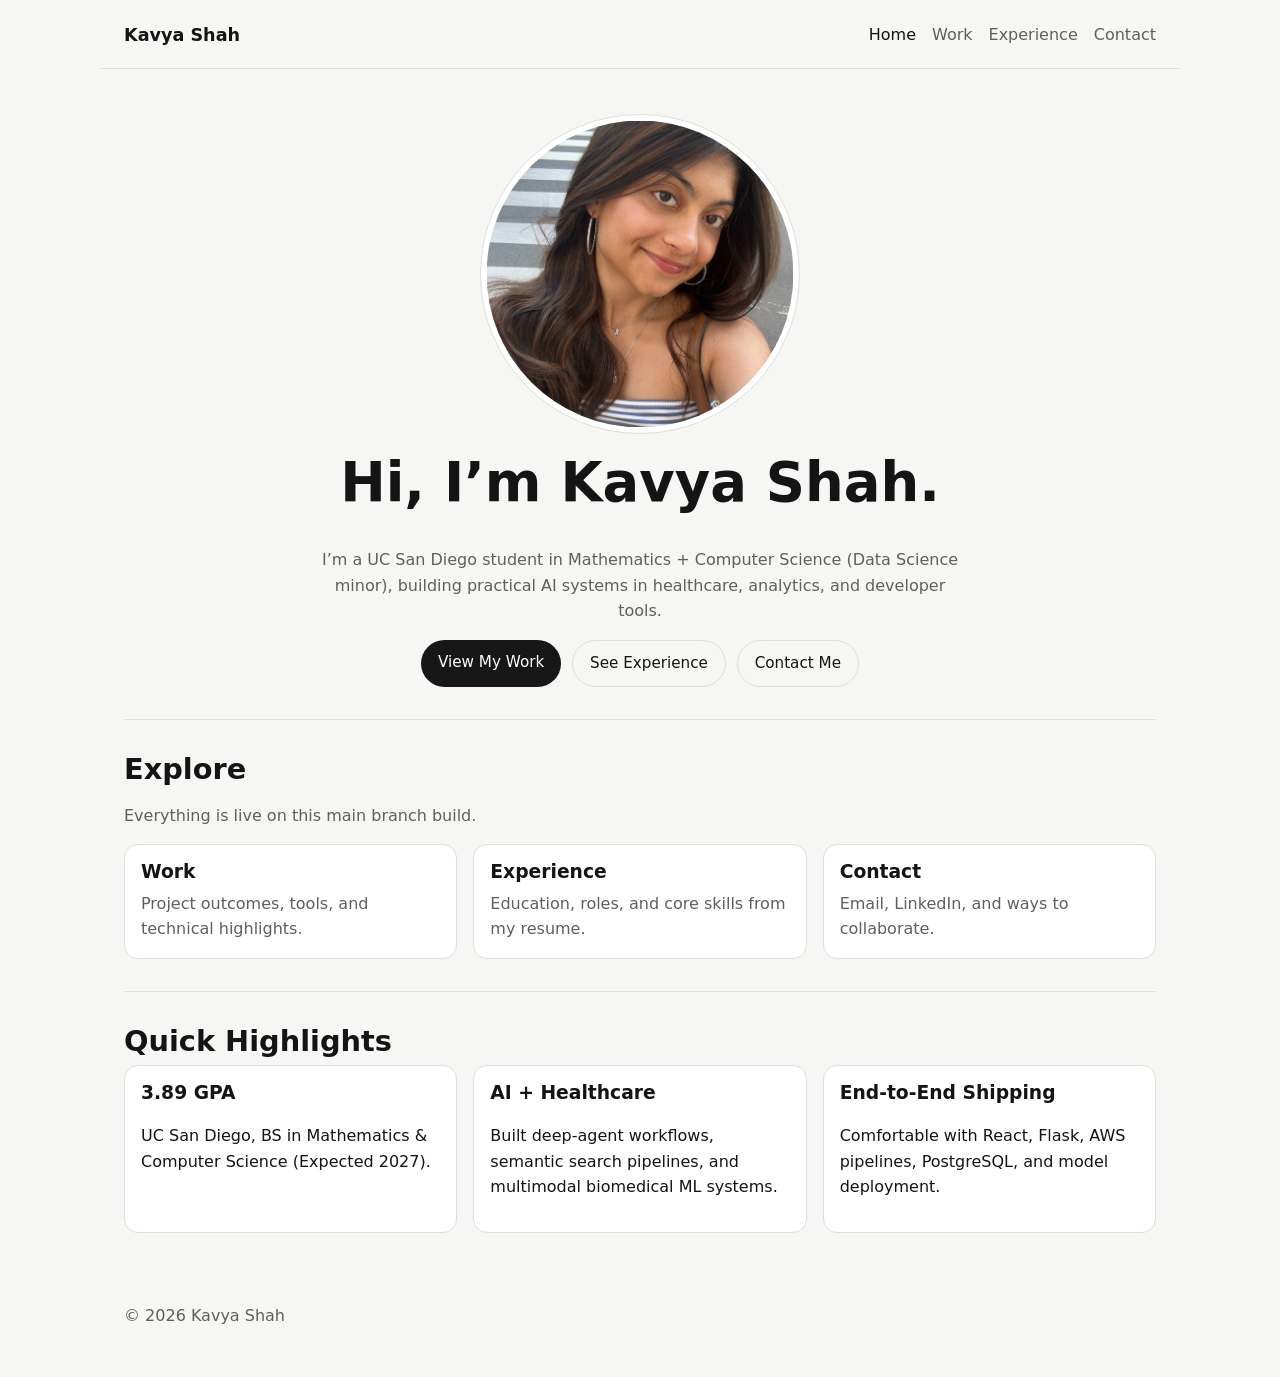
==== commit a59ee939: "draft 1 need toa dd changes" ====
--- a/index.html
+++ b/index.html
@@ -27,8 +27,8 @@
       <section class="profile-hero">
         <img
           class="profile-image"
-          src="assets/kavya-profile-placeholder.svg"
-          alt="Portrait placeholder for Kavya Shah"
+          src="assets/IMG_4637%202.JPG"
+          alt="Portrait of Kavya Shah"
           width="320"
           height="320"
         />
@@ -95,6 +95,7 @@
       <p>© <span id="year"></span> Kavya Shah</p>
     </footer>
 
+    <div id="geisel-confetti-container" class="geisel-confetti-container" aria-hidden="true"></div>
     <script src="script.js"></script>
   </body>
 </html>
--- a/styles.css
+++ b/styles.css
@@ -25,6 +25,24 @@
   line-height: 1.6;
 }
 
+.geisel-confetti-container {
+  position: fixed;
+  top: 0;
+  left: 0;
+  width: 100vw;
+  height: 100vh;
+  pointer-events: none;
+  z-index: 9999;
+  overflow: hidden;
+}
+
+.geisel-confetti-piece {
+  position: absolute;
+  pointer-events: none;
+  transition: left 1.6s ease-out, top 1.6s ease-out, transform 1.6s ease-out, opacity 1.6s ease-out;
+  transform-origin: center center;
+}
+
 a {
   color: inherit;
   text-underline-offset: 0.2em;
@@ -113,8 +131,10 @@
 
 .profile-image {
   width: min(320px, 72vw);
-  height: auto;
-  border-radius: 999px;
+  aspect-ratio: 1;
+  object-fit: cover;
+  object-position: center 15%;
+  border-radius: 50%;
   border: 1px solid var(--line);
   background: var(--card);
   padding: 0.35rem;
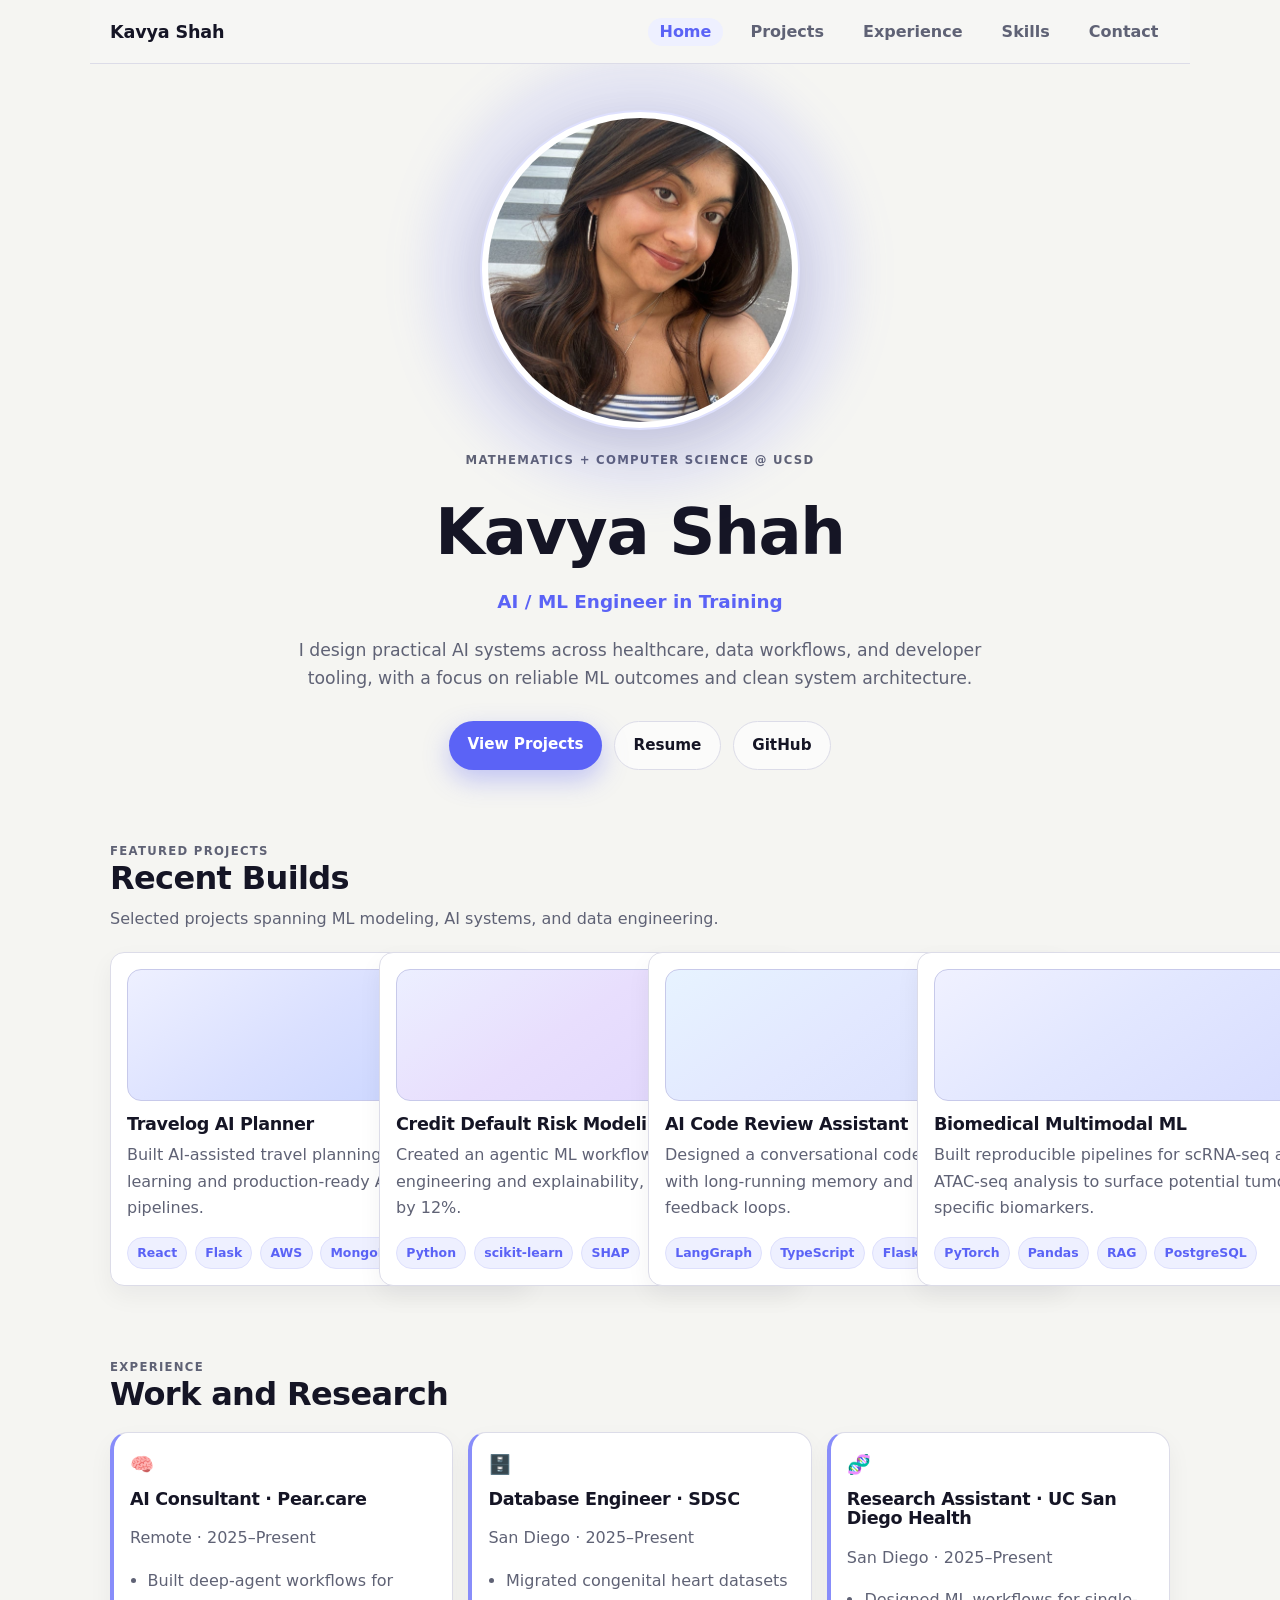
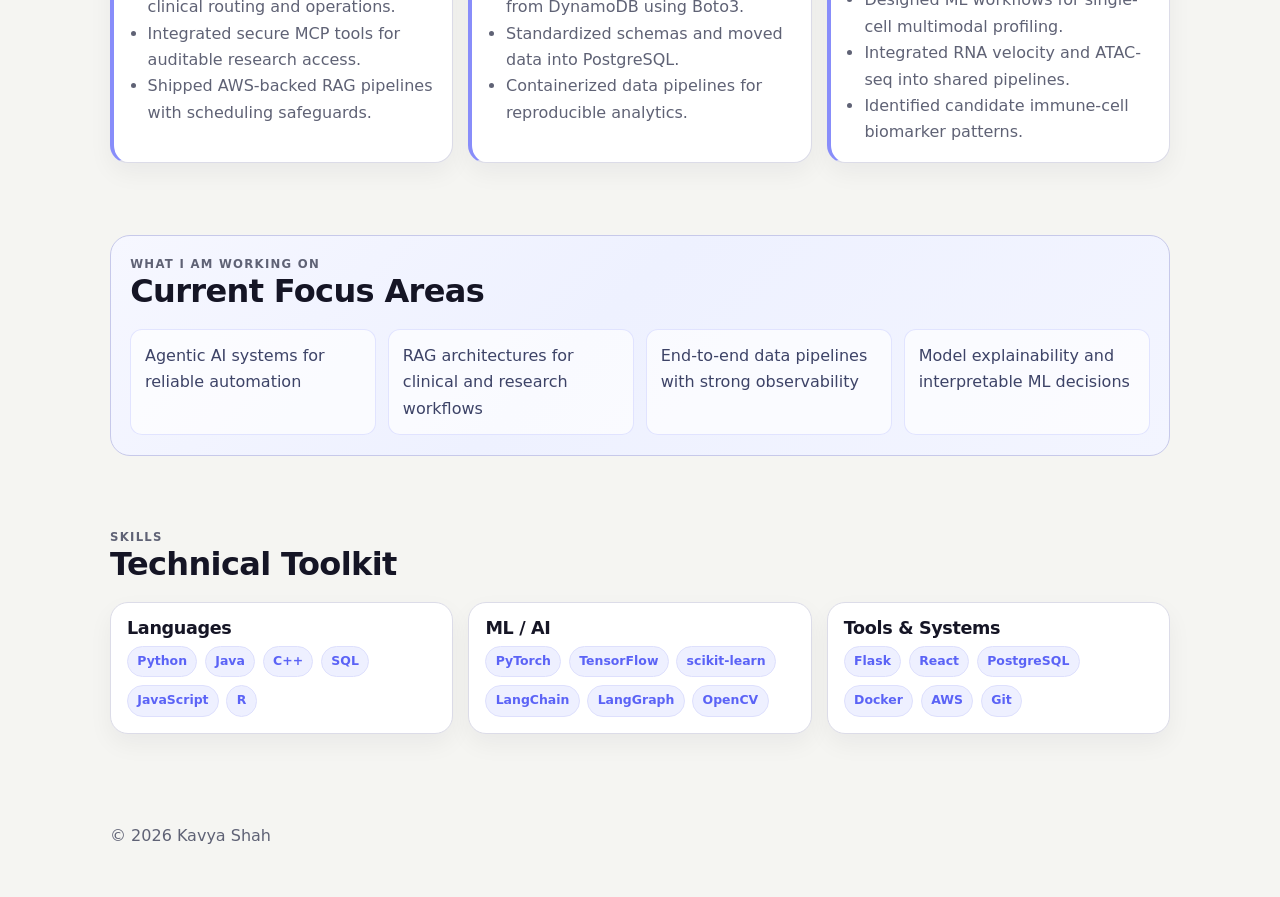
==== commit 7f5603e8: "updating changes" ====
--- a/index.html
+++ b/index.html
@@ -3,10 +3,10 @@
   <head>
     <meta charset="UTF-8" />
     <meta name="viewport" content="width=device-width, initial-scale=1.0" />
-    <title>Kavya Shah — Portfolio</title>
+    <title>Kavya Shah — AI/ML Portfolio</title>
     <meta
       name="description"
-      content="Kavya Shah portfolio: AI consultant, developer, and UC San Diego student building intelligent systems."
+      content="Kavya Shah: Mathematics and Computer Science student focused on AI systems, machine learning, and data platforms."
     />
     <link rel="stylesheet" href="styles.css" />
   </head>
@@ -16,76 +16,203 @@
       <nav aria-label="Main navigation">
         <ul class="nav-list">
           <li><a class="active" href="index.html">Home</a></li>
-          <li><a href="work.html">Work</a></li>
-          <li><a href="experience.html">Experience</a></li>
+          <li><a href="#projects">Projects</a></li>
+          <li><a href="#experience">Experience</a></li>
+          <li><a href="#skills">Skills</a></li>
           <li><a href="contact.html">Contact</a></li>
         </ul>
       </nav>
     </header>
 
     <main>
-      <section class="profile-hero">
-        <img
-          class="profile-image"
-          src="assets/IMG_4637%202.JPG"
-          alt="Portrait of Kavya Shah"
-          width="320"
-          height="320"
-        />
-        <h1>Hi, I’m Kavya Shah.</h1>
+      <section class="hero section-block reveal" id="home">
+        <div class="hero-image-wrap">
+          <span class="hero-glow" aria-hidden="true"></span>
+          <img
+            class="profile-image"
+            src="assets/IMG_4637%202.JPG"
+            alt="Portrait of Kavya Shah"
+            width="320"
+            height="320"
+          />
+        </div>
+        <p class="eyebrow">Mathematics + Computer Science @ UCSD</p>
+        <h1>Kavya Shah</h1>
+        <p class="hero-identity">AI / ML Engineer in Training</p>
         <p class="short-bio">
-          I’m a UC San Diego student in Mathematics + Computer Science (Data Science minor),
-          building practical AI systems in healthcare, analytics, and developer tools.
+          I design practical AI systems across healthcare, data workflows, and developer tooling,
+          with a focus on reliable ML outcomes and clean system architecture.
         </p>
         <div class="hero-links" aria-label="Quick navigation">
-          <a class="button" href="work.html">View My Work</a>
-          <a class="ghost-button" href="experience.html">See Experience</a>
-          <a class="ghost-button" href="contact.html">Contact Me</a>
-        </div>
-      </section>
-
-      <section class="section">
-        <div class="section-head">
-          <h2>Explore</h2>
-          <p>Everything is live on this main branch build.</p>
-        </div>
-        <div class="link-grid">
-          <a class="link-card" href="work.html">
-            <h3>Work</h3>
-            <p>Project outcomes, tools, and technical highlights.</p>
-          </a>
-          <a class="link-card" href="experience.html">
-            <h3>Experience</h3>
-            <p>Education, roles, and core skills from my resume.</p>
-          </a>
-          <a class="link-card" href="contact.html">
-            <h3>Contact</h3>
-            <p>Email, LinkedIn, and ways to collaborate.</p>
-          </a>
-        </div>
-      </section>
-
-      <section class="section">
-        <div class="section-head">
-          <h2>Quick Highlights</h2>
-        </div>
-        <div class="stats-grid">
-          <article>
-            <h3>3.89 GPA</h3>
-            <p>UC San Diego, BS in Mathematics & Computer Science (Expected 2027).</p>
-          </article>
-          <article>
-            <h3>AI + Healthcare</h3>
-            <p>
-              Built deep-agent workflows, semantic search pipelines, and multimodal biomedical ML
-              systems.
-            </p>
-          </article>
-          <article>
-            <h3>End-to-End Shipping</h3>
-            <p>
-              Comfortable with React, Flask, AWS pipelines, PostgreSQL, and model deployment.
-            </p>
+          <a class="button" href="#projects">View Projects</a>
+          <a class="ghost-button" href="experience.html">Resume</a>
+          <a class="ghost-button" href="https://github.com/" target="_blank" rel="noreferrer"
+            >GitHub</a
+          >
+        </div>
+      </section>
+
+      <section class="section-block reveal" id="projects">
+        <div class="section-head">
+          <p class="eyebrow">Featured Projects</p>
+          <h2>Recent Builds</h2>
+          <p>Selected projects spanning ML modeling, AI systems, and data engineering.</p>
+        </div>
+        <div class="project-grid">
+          <article class="project-card interactive">
+            <div class="project-thumb thumb-gradient-1" aria-hidden="true"></div>
+            <h3>Travelog AI Planner</h3>
+            <p>
+              Built AI-assisted travel planning with preference learning and production-ready API
+              deployment pipelines.
+            </p>
+            <div class="tag-row">
+              <span class="tag">React</span>
+              <span class="tag">Flask</span>
+              <span class="tag">AWS</span>
+              <span class="tag">MongoDB</span>
+            </div>
+          </article>
+
+          <article class="project-card interactive">
+            <div class="project-thumb thumb-gradient-2" aria-hidden="true"></div>
+            <h3>Credit Default Risk Modeling</h3>
+            <p>
+              Created an agentic ML workflow for feature engineering and explainability, improving
+              AUC by 12%.
+            </p>
+            <div class="tag-row">
+              <span class="tag">Python</span>
+              <span class="tag">scikit-learn</span>
+              <span class="tag">SHAP</span>
+              <span class="tag">LangChain</span>
+            </div>
+          </article>
+
+          <article class="project-card interactive">
+            <div class="project-thumb thumb-gradient-3" aria-hidden="true"></div>
+            <h3>AI Code Review Assistant</h3>
+            <p>
+              Designed a conversational code-review system with long-running memory and actionable
+              feedback loops.
+            </p>
+            <div class="tag-row">
+              <span class="tag">LangGraph</span>
+              <span class="tag">TypeScript</span>
+              <span class="tag">Flask</span>
+              <span class="tag">Redis</span>
+            </div>
+          </article>
+
+          <article class="project-card interactive">
+            <div class="project-thumb thumb-gradient-4" aria-hidden="true"></div>
+            <h3>Biomedical Multimodal ML</h3>
+            <p>
+              Built reproducible pipelines for scRNA-seq and ATAC-seq analysis to surface
+              potential tumor-specific biomarkers.
+            </p>
+            <div class="tag-row">
+              <span class="tag">PyTorch</span>
+              <span class="tag">Pandas</span>
+              <span class="tag">RAG</span>
+              <span class="tag">PostgreSQL</span>
+            </div>
+          </article>
+        </div>
+      </section>
+
+      <section class="section-block reveal" id="experience">
+        <div class="section-head">
+          <p class="eyebrow">Experience</p>
+          <h2>Work and Research</h2>
+        </div>
+        <div class="timeline-grid">
+          <article class="timeline-card interactive">
+            <p class="timeline-icon" aria-hidden="true">🧠</p>
+            <h3>AI Consultant · Pear.care</h3>
+            <p class="meta">Remote · 2025–Present</p>
+            <ul>
+              <li>Built deep-agent workflows for clinical routing and operations.</li>
+              <li>Integrated secure MCP tools for auditable research access.</li>
+              <li>Shipped AWS-backed RAG pipelines with scheduling safeguards.</li>
+            </ul>
+          </article>
+
+          <article class="timeline-card interactive">
+            <p class="timeline-icon" aria-hidden="true">🗄️</p>
+            <h3>Database Engineer · SDSC</h3>
+            <p class="meta">San Diego · 2025–Present</p>
+            <ul>
+              <li>Migrated congenital heart datasets from DynamoDB using Boto3.</li>
+              <li>Standardized schemas and moved data into PostgreSQL.</li>
+              <li>Containerized data pipelines for reproducible analytics.</li>
+            </ul>
+          </article>
+
+          <article class="timeline-card interactive">
+            <p class="timeline-icon" aria-hidden="true">🧬</p>
+            <h3>Research Assistant · UC San Diego Health</h3>
+            <p class="meta">San Diego · 2025–Present</p>
+            <ul>
+              <li>Designed ML workflows for single-cell multimodal profiling.</li>
+              <li>Integrated RNA velocity and ATAC-seq into shared pipelines.</li>
+              <li>Identified candidate immune-cell biomarker patterns.</li>
+            </ul>
+          </article>
+        </div>
+      </section>
+
+      <section class="section-block focus-panel reveal" id="interests">
+        <div class="section-head">
+          <p class="eyebrow">What I Am Working On</p>
+          <h2>Current Focus Areas</h2>
+        </div>
+        <div class="focus-grid">
+          <p>Agentic AI systems for reliable automation</p>
+          <p>RAG architectures for clinical and research workflows</p>
+          <p>End-to-end data pipelines with strong observability</p>
+          <p>Model explainability and interpretable ML decisions</p>
+        </div>
+      </section>
+
+      <section class="section-block reveal" id="skills">
+        <div class="section-head">
+          <p class="eyebrow">Skills</p>
+          <h2>Technical Toolkit</h2>
+        </div>
+        <div class="skills-grid">
+          <article class="skills-card">
+            <h3>Languages</h3>
+            <div class="tag-row">
+              <span class="tag">Python</span>
+              <span class="tag">Java</span>
+              <span class="tag">C++</span>
+              <span class="tag">SQL</span>
+              <span class="tag">JavaScript</span>
+              <span class="tag">R</span>
+            </div>
+          </article>
+          <article class="skills-card">
+            <h3>ML / AI</h3>
+            <div class="tag-row">
+              <span class="tag">PyTorch</span>
+              <span class="tag">TensorFlow</span>
+              <span class="tag">scikit-learn</span>
+              <span class="tag">LangChain</span>
+              <span class="tag">LangGraph</span>
+              <span class="tag">OpenCV</span>
+            </div>
+          </article>
+          <article class="skills-card">
+            <h3>Tools & Systems</h3>
+            <div class="tag-row">
+              <span class="tag">Flask</span>
+              <span class="tag">React</span>
+              <span class="tag">PostgreSQL</span>
+              <span class="tag">Docker</span>
+              <span class="tag">AWS</span>
+              <span class="tag">Git</span>
+            </div>
           </article>
         </div>
       </section>
--- a/styles.css
+++ b/styles.css
@@ -1,10 +1,14 @@
 :root {
-  --bg: #f6f6f4;
-  --text: #141414;
-  --muted: #5f5f5f;
-  --line: #dededb;
+  --bg: #f5f5f2;
+  --text: #151525;
+  --muted: #5f6275;
+  --line: #dcdce8;
   --card: #ffffff;
-  --accent: #171717;
+  --accent: #5b63f6;
+  --accent-soft: #eef0ff;
+  --accent-2: #7a5cff;
+  --shadow-sm: 0 10px 24px rgba(17, 20, 48, 0.05);
+  --shadow-md: 0 16px 40px rgba(23, 27, 68, 0.12);
 }
 
 * {
@@ -22,7 +26,7 @@
   color: var(--text);
   font-family: Inter, ui-sans-serif, system-ui, -apple-system, Segoe UI, Roboto, Helvetica, Arial,
     sans-serif;
-  line-height: 1.6;
+  line-height: 1.65;
 }
 
 .geisel-confetti-container {
@@ -39,37 +43,50 @@
 .geisel-confetti-piece {
   position: absolute;
   pointer-events: none;
-  transition: left 1.6s ease-out, top 1.6s ease-out, transform 1.6s ease-out, opacity 1.6s ease-out;
+  transition: left 2.8s ease-out, top 2.8s ease-out, transform 2.8s ease-out, opacity 2.8s ease-out;
   transform-origin: center center;
 }
 
 a {
-  color: inherit;
+  color: var(--accent);
   text-underline-offset: 0.2em;
+  transition: color 180ms ease;
+}
+
+a:hover,
+a:focus-visible {
+  color: var(--accent-2);
 }
 
 .site-header,
 main,
 .site-footer {
-  max-width: 1080px;
+  max-width: 1100px;
   margin: 0 auto;
-  padding-left: 1.5rem;
-  padding-right: 1.5rem;
+  padding-left: 1.25rem;
+  padding-right: 1.25rem;
 }
 
 .site-header {
   display: flex;
   justify-content: space-between;
   align-items: center;
-  padding-top: 1.3rem;
-  padding-bottom: 1.2rem;
+  padding-top: 1.15rem;
+  padding-bottom: 1rem;
   border-bottom: 1px solid var(--line);
+  position: sticky;
+  top: 0;
+  background: color-mix(in srgb, var(--bg) 88%, white 12%);
+  backdrop-filter: blur(8px);
+  z-index: 100;
 }
 
 .brand {
   font-size: 1.1rem;
-  font-weight: 650;
+  font-weight: 700;
+  color: var(--text);
   text-decoration: none;
+  letter-spacing: -0.01em;
 }
 
 .nav-list {
@@ -83,75 +100,117 @@
 .nav-list a {
   color: var(--muted);
   text-decoration: none;
+  font-weight: 550;
+  border-radius: 999px;
+  padding: 0.28rem 0.72rem;
+  transition: background-color 160ms ease, color 160ms ease;
 }
 
 .nav-list a.active,
 .nav-list a:hover,
 .nav-list a:focus-visible {
-  color: var(--text);
+  color: var(--accent);
+  background: var(--accent-soft);
 }
 
 main {
-  padding-top: 2rem;
-  padding-bottom: 3rem;
+  padding-top: 2.4rem;
+  padding-bottom: 4.2rem;
 }
 
 .eyebrow {
   text-transform: uppercase;
   letter-spacing: 0.11em;
-  font-size: 0.74rem;
-  color: var(--muted);
-  margin: 0 0 1rem;
+  font-size: 0.73rem;
+  font-weight: 650;
+  color: var(--muted);
+  margin: 0 0 0.85rem;
 }
 
 h1,
 h2,
 h3 {
   margin-top: 0;
-  line-height: 1.2;
+  line-height: 1.12;
+  letter-spacing: -0.02em;
 }
 
 h1 {
-  font-size: clamp(2rem, 5vw, 3.4rem);
-  margin-bottom: 1rem;
+  font-size: clamp(2.35rem, 6vw, 4rem);
+  margin-bottom: 0.35rem;
+  font-weight: 760;
 }
 
 h2 {
-  font-size: clamp(1.25rem, 2.4vw, 1.8rem);
-  margin-bottom: 0.4rem;
-}
-
-.profile-hero {
+  font-size: clamp(1.45rem, 2.7vw, 2rem);
+  margin-bottom: 0.55rem;
+  font-weight: 700;
+}
+
+.section-block {
+  margin-top: 4.5rem;
+}
+
+.hero {
   display: grid;
   justify-items: center;
   text-align: center;
-  gap: 1rem;
-  padding-top: 0.8rem;
+  gap: 0.8rem;
+  margin-top: 0.45rem;
+}
+
+.hero-image-wrap {
+  position: relative;
+  width: min(320px, 72vw);
+}
+
+.hero-glow {
+  position: absolute;
+  left: 50%;
+  top: 50%;
+  width: 135%;
+  height: 135%;
+  transform: translate(-50%, -50%);
+  border-radius: 999px;
+  background: radial-gradient(circle, rgba(91, 99, 246, 0.3), rgba(91, 99, 246, 0));
+  filter: blur(20px);
+  z-index: 0;
 }
 
 .profile-image {
-  width: min(320px, 72vw);
+  position: relative;
+  z-index: 1;
+  width: 100%;
   aspect-ratio: 1;
   object-fit: cover;
   object-position: center 15%;
   border-radius: 50%;
-  border: 1px solid var(--line);
+  border: 2px solid color-mix(in srgb, var(--accent) 20%, #ffffff 80%);
   background: var(--card);
-  padding: 0.35rem;
+  padding: 0.38rem;
+  box-shadow: var(--shadow-md);
+}
+
+.hero-identity {
+  margin: 0;
+  font-size: 1.15rem;
+  font-weight: 620;
+  color: var(--accent);
 }
 
 .short-bio {
-  max-width: 640px;
-  margin: 0;
-  color: var(--muted);
-}
-
+  max-width: 700px;
+  margin: 0.35rem 0 0;
+  color: var(--muted);
+  font-size: clamp(1rem, 2.1vw, 1.08rem);
+}
 
 .hero-links {
   display: flex;
-  gap: 0.7rem;
+  gap: 0.75rem;
   flex-wrap: wrap;
   justify-content: center;
+  margin-top: 0.95rem;
 }
 
 .link-grid {
@@ -187,26 +246,44 @@
 
 .section {
   border-top: 1px solid var(--line);
-  padding-top: 2rem;
-  margin-top: 2rem;
+  padding-top: 2.4rem;
+  margin-top: 2.4rem;
 }
 
 .button,
 .ghost-button {
   display: inline-block;
   border-radius: 999px;
-  padding: 0.65rem 1.05rem;
+  padding: 0.7rem 1.15rem;
   text-decoration: none;
   font-size: 0.95rem;
+  font-weight: 600;
+  transition: transform 180ms ease, box-shadow 180ms ease, background-color 180ms ease;
 }
 
 .button {
   background: var(--accent);
   color: #fff;
+  box-shadow: 0 10px 26px rgba(91, 99, 246, 0.34);
+}
+
+.button:hover,
+.button:focus-visible {
+  transform: translateY(-2px);
+  background: #5058eb;
 }
 
 .ghost-button {
   border: 1px solid var(--line);
+  color: var(--text);
+  background: rgba(255, 255, 255, 0.62);
+}
+
+.ghost-button:hover,
+.ghost-button:focus-visible {
+  transform: translateY(-2px);
+  border-color: color-mix(in srgb, var(--accent) 35%, var(--line) 65%);
+  color: var(--accent);
 }
 
 .cta-row {
@@ -241,6 +318,163 @@
 .tech,
 .page-head p {
   color: var(--muted);
+}
+
+.section-head {
+  max-width: 700px;
+  margin-bottom: 1.2rem;
+}
+
+.section-head p {
+  margin: 0;
+}
+
+.project-grid {
+  display: grid;
+  grid-template-columns: repeat(auto-fit, minmax(240px, 1fr));
+  gap: 1rem;
+}
+
+.project-card,
+.timeline-card,
+.skills-card {
+  background: var(--card);
+  border: 1px solid var(--line);
+  border-radius: 18px;
+  padding: 1rem;
+  box-shadow: var(--shadow-sm);
+}
+
+.project-card h3,
+.timeline-card h3,
+.skills-card h3 {
+  font-size: 1.1rem;
+  margin-bottom: 0.45rem;
+}
+
+.project-card p {
+  margin-top: 0;
+  color: var(--muted);
+}
+
+.project-thumb {
+  border-radius: 14px;
+  height: 132px;
+  margin-bottom: 0.92rem;
+  border: 1px solid color-mix(in srgb, var(--accent) 16%, var(--line) 84%);
+  transition: transform 260ms ease;
+}
+
+.thumb-gradient-1 {
+  background: linear-gradient(145deg, #eef0ff, #dae0ff 46%, #c5d2ff);
+}
+
+.thumb-gradient-2 {
+  background: linear-gradient(145deg, #ecefff, #e8defd 44%, #dfd5fd);
+}
+
+.thumb-gradient-3 {
+  background: linear-gradient(145deg, #e7f3ff, #e2e8ff 45%, #d8defd);
+}
+
+.thumb-gradient-4 {
+  background: linear-gradient(145deg, #f0f1ff, #e2e7ff 45%, #d7dcff);
+}
+
+.interactive {
+  transition: transform 190ms ease, box-shadow 190ms ease, border-color 190ms ease;
+}
+
+.interactive:hover,
+.interactive:focus-within {
+  transform: translateY(-5px);
+  box-shadow: var(--shadow-md);
+  border-color: color-mix(in srgb, var(--accent) 25%, var(--line) 75%);
+}
+
+.interactive:hover .project-thumb {
+  transform: scale(1.03);
+}
+
+.tag-row {
+  display: flex;
+  flex-wrap: wrap;
+  gap: 0.48rem;
+}
+
+.tag {
+  display: inline-flex;
+  align-items: center;
+  border-radius: 999px;
+  padding: 0.28rem 0.58rem;
+  font-size: 0.78rem;
+  color: var(--accent);
+  background: var(--accent-soft);
+  border: 1px solid color-mix(in srgb, var(--accent) 20%, #ffffff 80%);
+  font-weight: 550;
+}
+
+.timeline-grid {
+  display: grid;
+  gap: 0.95rem;
+}
+
+.timeline-card {
+  border-left: 4px solid color-mix(in srgb, var(--accent) 52%, #b9bbff 48%);
+}
+
+.timeline-card ul {
+  margin: 0.75rem 0 0;
+  padding-left: 1.1rem;
+  color: var(--muted);
+}
+
+.timeline-icon {
+  margin: 0 0 0.55rem;
+  font-size: 1.2rem;
+}
+
+.focus-panel {
+  border: 1px solid color-mix(in srgb, var(--accent) 16%, var(--line) 84%);
+  border-radius: 20px;
+  padding: 1.2rem;
+  background: linear-gradient(135deg, #f6f7ff 0%, #eef1ff 45%, #f3f5ff 100%);
+}
+
+.focus-grid {
+  display: grid;
+  grid-template-columns: repeat(auto-fit, minmax(220px, 1fr));
+  gap: 0.75rem;
+}
+
+.focus-grid p {
+  margin: 0;
+  padding: 0.78rem 0.86rem;
+  background: rgba(255, 255, 255, 0.65);
+  border: 1px solid rgba(114, 122, 255, 0.18);
+  border-radius: 12px;
+  color: #3d4367;
+}
+
+.skills-grid {
+  display: grid;
+  grid-template-columns: repeat(auto-fit, minmax(220px, 1fr));
+  gap: 0.95rem;
+}
+
+.skills-card .tag-row {
+  margin-top: 0.35rem;
+}
+
+.reveal {
+  opacity: 0;
+  transform: translateY(20px);
+  transition: opacity 600ms ease, transform 600ms ease;
+}
+
+.reveal.is-visible {
+  opacity: 1;
+  transform: translateY(0);
 }
 
 .stats-grid {
@@ -296,6 +530,10 @@
 }
 
 @media (min-width: 901px) {
+  .timeline-grid {
+    grid-template-columns: repeat(3, minmax(0, 1fr));
+  }
+
   .project-list {
     display: flex;
     gap: 1rem;
@@ -331,6 +569,10 @@
 }
 
 @media (max-width: 680px) {
+  .section-block {
+    margin-top: 3.2rem;
+  }
+
   .site-header {
     flex-direction: column;
     align-items: flex-start;
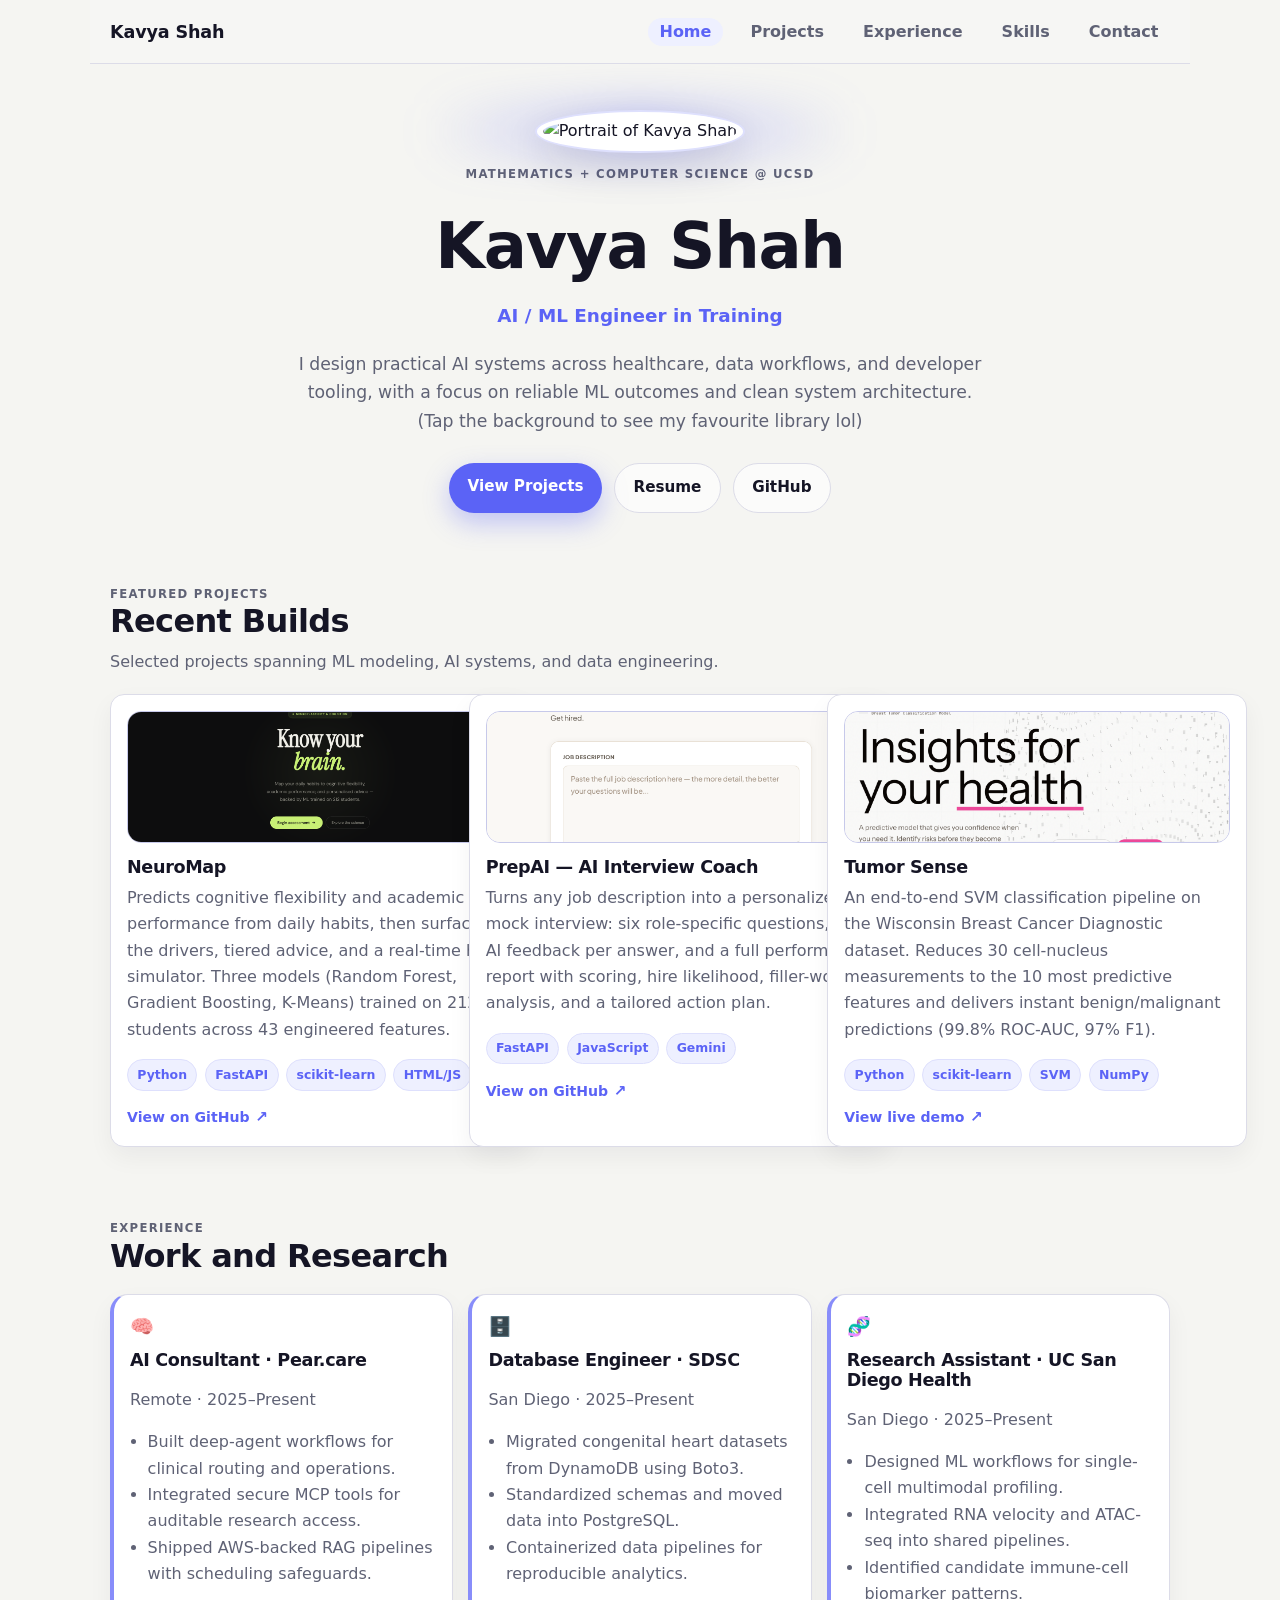
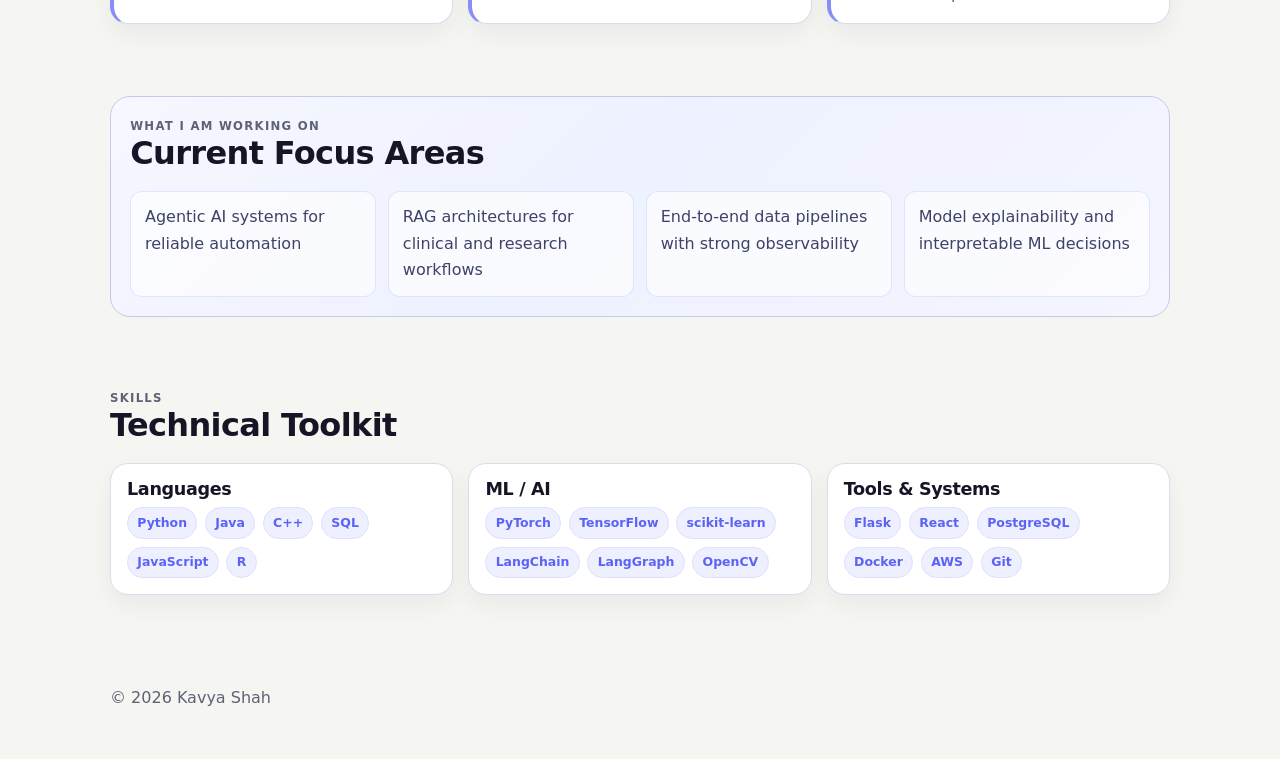
==== commit 3def2173: "adding changes" ====
--- a/index.html
+++ b/index.html
@@ -30,7 +30,7 @@
           <span class="hero-glow" aria-hidden="true"></span>
           <img
             class="profile-image"
-            src="assets/IMG_4637%202.JPG"
+            src="assets/linkedin.png"
             alt="Portrait of Kavya Shah"
             width="320"
             height="320"
@@ -41,7 +41,7 @@
         <p class="hero-identity">AI / ML Engineer in Training</p>
         <p class="short-bio">
           I design practical AI systems across healthcare, data workflows, and developer tooling,
-          with a focus on reliable ML outcomes and clean system architecture.
+          with a focus on reliable ML outcomes and clean system architecture. (Tap the background to see my favourite library lol)
         </p>
         <div class="hero-links" aria-label="Quick navigation">
           <a class="button" href="#projects">View Projects</a>
@@ -60,63 +60,93 @@
         </div>
         <div class="project-grid">
           <article class="project-card interactive">
-            <div class="project-thumb thumb-gradient-1" aria-hidden="true"></div>
-            <h3>Travelog AI Planner</h3>
+            <img
+              class="project-thumb"
+              src="assets/neuromap.png"
+              alt="NeuroMap project cover"
+              width="320"
+              height="132"
+              loading="lazy"
+            />
+            <h3>NeuroMap</h3>
             <p>
-              Built AI-assisted travel planning with preference learning and production-ready API
-              deployment pipelines.
+              Predicts cognitive flexibility and academic performance from daily habits, then
+              surfaces the drivers, tiered advice, and a real-time habit simulator. Three models
+              (Random Forest, Gradient Boosting, K-Means) trained on 212 students across 43
+              engineered features.
             </p>
             <div class="tag-row">
-              <span class="tag">React</span>
-              <span class="tag">Flask</span>
-              <span class="tag">AWS</span>
-              <span class="tag">MongoDB</span>
-            </div>
+              <span class="tag">Python</span>
+              <span class="tag">FastAPI</span>
+              <span class="tag">scikit-learn</span>
+              <span class="tag">HTML/JS</span>
+            </div>
+            <a
+              class="project-link"
+              href="https://github.com/kavya-3008/neuromap"
+              target="_blank"
+              rel="noreferrer"
+              >View on GitHub</a
+            >
           </article>
 
           <article class="project-card interactive">
-            <div class="project-thumb thumb-gradient-2" aria-hidden="true"></div>
-            <h3>Credit Default Risk Modeling</h3>
+            <img
+              class="project-thumb"
+              src="assets/prepai.png"
+              alt="PrepAI project cover"
+              width="320"
+              height="132"
+              loading="lazy"
+            />
+            <h3>PrepAI — AI Interview Coach</h3>
             <p>
-              Created an agentic ML workflow for feature engineering and explainability, improving
-              AUC by 12%.
+              Turns any job description into a personalized mock interview: six role-specific
+              questions, live AI feedback per answer, and a full performance report with scoring,
+              hire likelihood, filler-word analysis, and a tailored action plan.
+            </p>
+            <div class="tag-row">
+              <span class="tag">FastAPI</span>
+              <span class="tag">JavaScript</span>
+              <span class="tag">Gemini</span>
+            </div>
+            <a
+              class="project-link"
+              href="https://github.com/kavya-3008/prepai"
+              target="_blank"
+              rel="noreferrer"
+              >View on GitHub</a
+            >
+          </article>
+
+          <article class="project-card interactive">
+            <img
+              class="project-thumb"
+              src="assets/tumorsense.png"
+              alt="Tumor Sense project cover"
+              width="320"
+              height="132"
+              loading="lazy"
+            />
+            <h3>Tumor Sense</h3>
+            <p>
+              An end-to-end SVM classification pipeline on the Wisconsin Breast Cancer Diagnostic
+              dataset. Reduces 30 cell-nucleus measurements to the 10 most predictive features and
+              delivers instant benign/malignant predictions (99.8% ROC-AUC, 97% F1).
             </p>
             <div class="tag-row">
               <span class="tag">Python</span>
               <span class="tag">scikit-learn</span>
-              <span class="tag">SHAP</span>
-              <span class="tag">LangChain</span>
-            </div>
-          </article>
-
-          <article class="project-card interactive">
-            <div class="project-thumb thumb-gradient-3" aria-hidden="true"></div>
-            <h3>AI Code Review Assistant</h3>
-            <p>
-              Designed a conversational code-review system with long-running memory and actionable
-              feedback loops.
-            </p>
-            <div class="tag-row">
-              <span class="tag">LangGraph</span>
-              <span class="tag">TypeScript</span>
-              <span class="tag">Flask</span>
-              <span class="tag">Redis</span>
-            </div>
-          </article>
-
-          <article class="project-card interactive">
-            <div class="project-thumb thumb-gradient-4" aria-hidden="true"></div>
-            <h3>Biomedical Multimodal ML</h3>
-            <p>
-              Built reproducible pipelines for scRNA-seq and ATAC-seq analysis to surface
-              potential tumor-specific biomarkers.
-            </p>
-            <div class="tag-row">
-              <span class="tag">PyTorch</span>
-              <span class="tag">Pandas</span>
-              <span class="tag">RAG</span>
-              <span class="tag">PostgreSQL</span>
-            </div>
+              <span class="tag">SVM</span>
+              <span class="tag">NumPy</span>
+            </div>
+            <a
+              class="project-link"
+              href="https://tumorsense-n70xj8pny-ntrueba-5031s-projects.vercel.app/"
+              target="_blank"
+              rel="noreferrer"
+              >View live demo</a
+            >
           </article>
         </div>
       </section>
--- a/styles.css
+++ b/styles.css
@@ -365,6 +365,12 @@
   transition: transform 260ms ease;
 }
 
+img.project-thumb {
+  width: 100%;
+  object-fit: cover;
+  display: block;
+}
+
 .thumb-gradient-1 {
   background: linear-gradient(145deg, #eef0ff, #dae0ff 46%, #c5d2ff);
 }
@@ -466,6 +472,29 @@
   margin-top: 0.35rem;
 }
 
+.project-link {
+  display: inline-flex;
+  align-items: center;
+  gap: 0.35rem;
+  margin-top: 0.9rem;
+  font-size: 0.88rem;
+  font-weight: 600;
+  text-decoration: none;
+  color: var(--accent);
+  transition: gap 180ms ease, color 180ms ease;
+}
+
+.project-link::after {
+  content: "↗";
+  font-size: 0.95rem;
+}
+
+.project-link:hover,
+.project-link:focus-visible {
+  gap: 0.55rem;
+  color: #5058eb;
+}
+
 .reveal {
   opacity: 0;
   transform: translateY(20px);
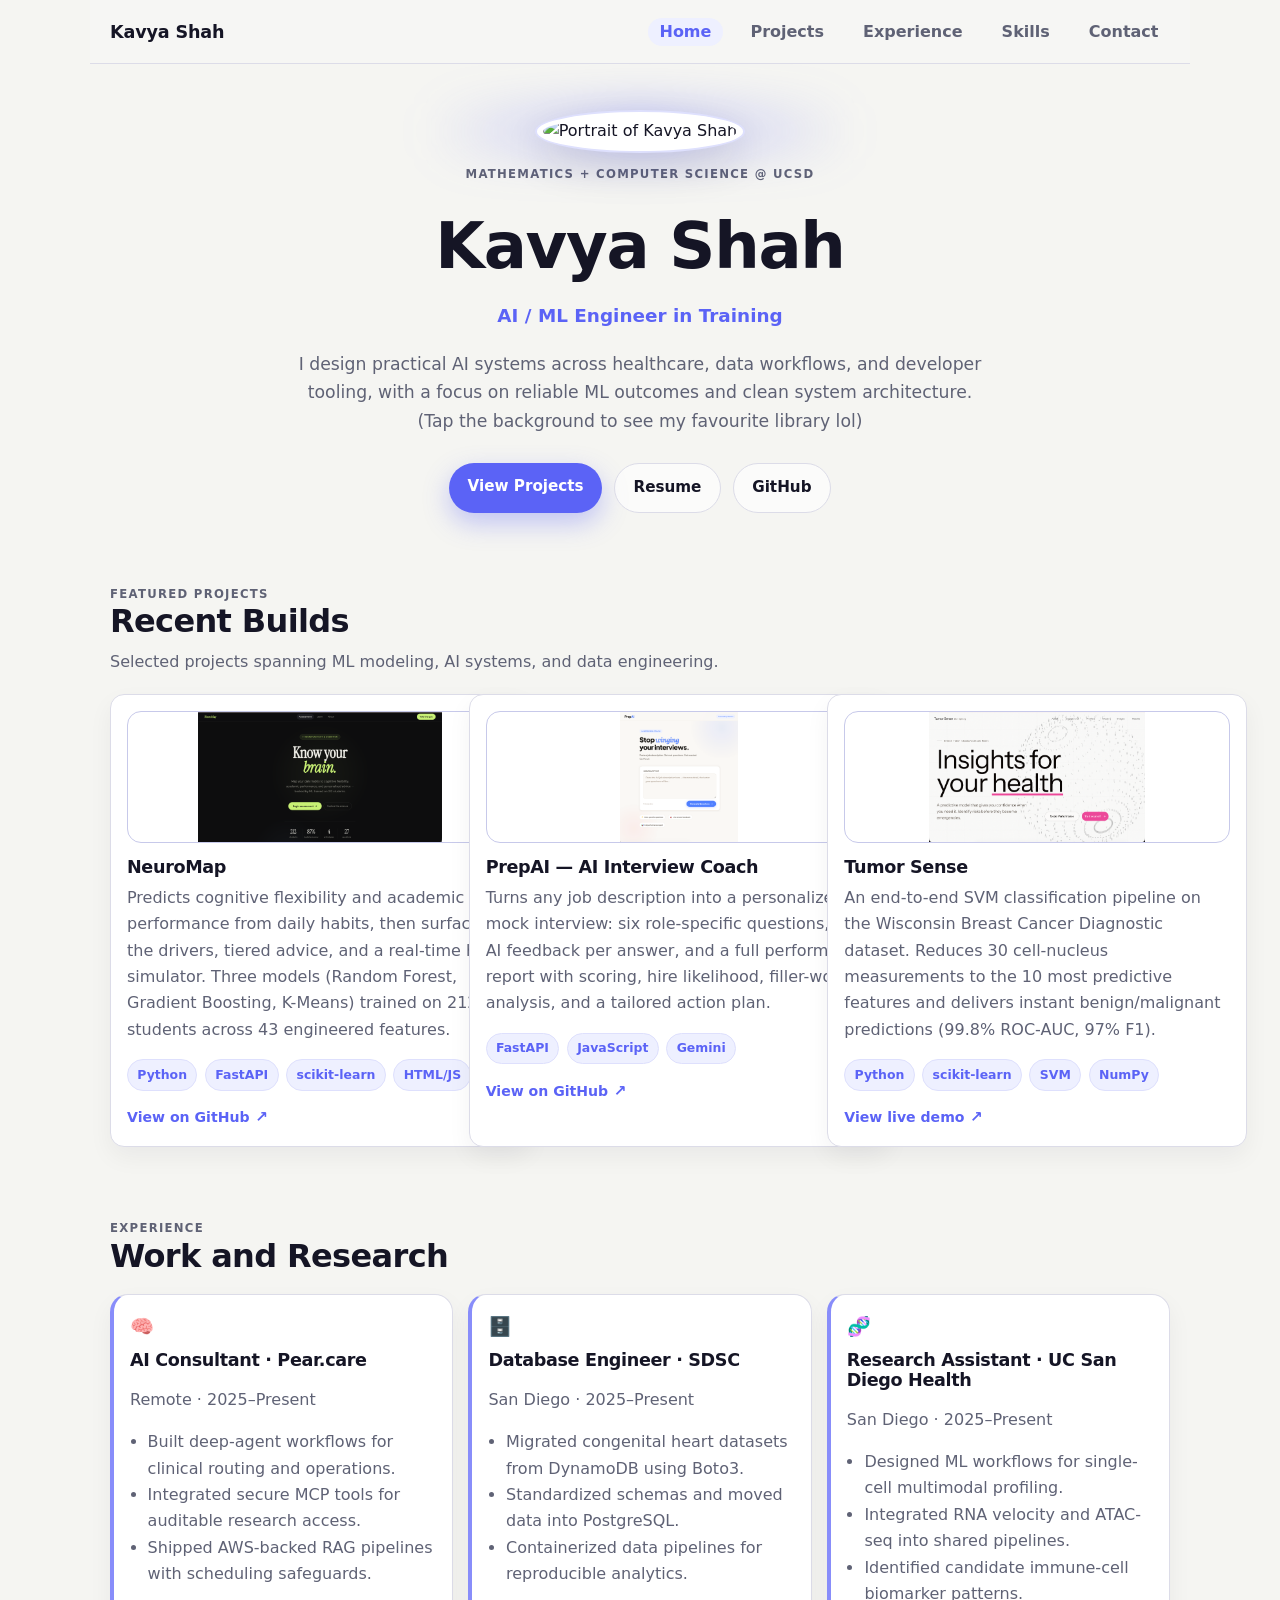
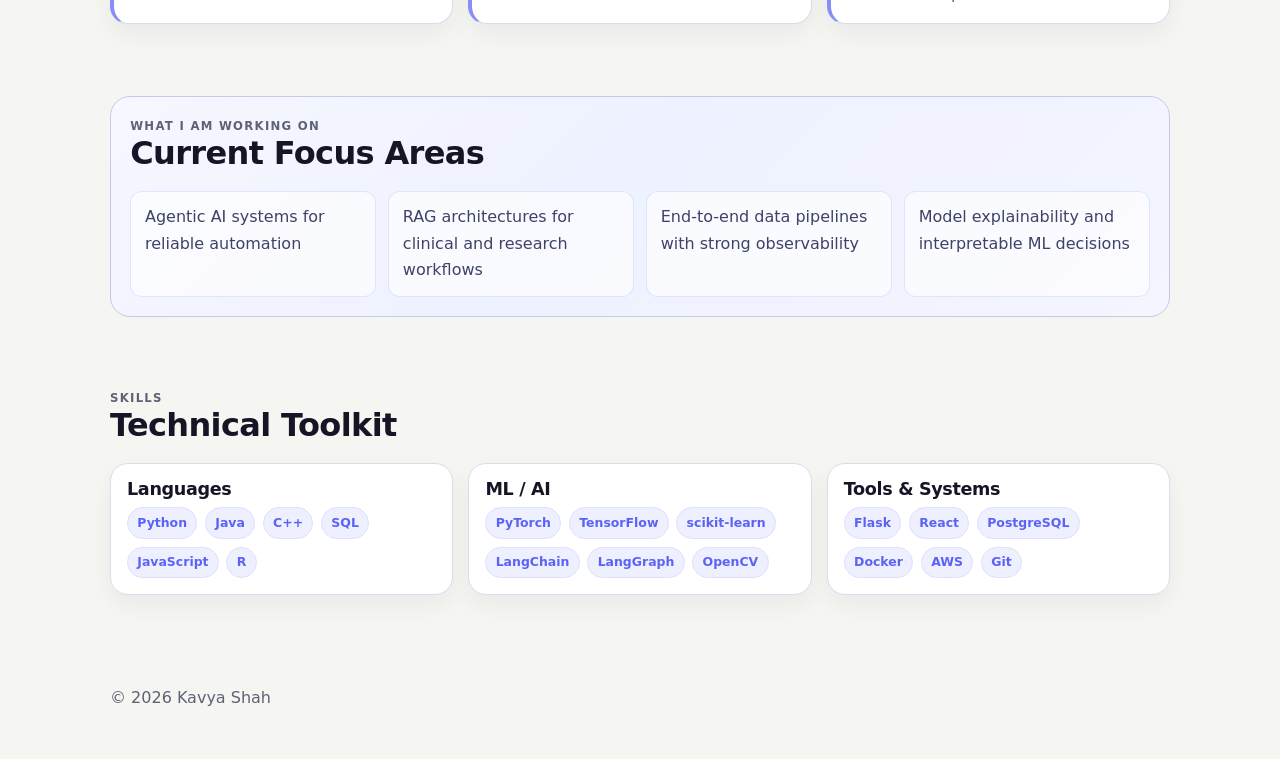
==== commit ebec6719: "fixing images" ====
--- a/index.html
+++ b/index.html
@@ -8,7 +8,7 @@
       name="description"
       content="Kavya Shah: Mathematics and Computer Science student focused on AI systems, machine learning, and data platforms."
     />
-    <link rel="stylesheet" href="styles.css" />
+    <link rel="stylesheet" href="styles.css?v=2" />
   </head>
   <body>
     <header class="site-header">
--- a/styles.css
+++ b/styles.css
@@ -367,7 +367,8 @@
 
 img.project-thumb {
   width: 100%;
-  object-fit: cover;
+  object-fit: contain;
+  background: #ffffff;
   display: block;
 }
 
